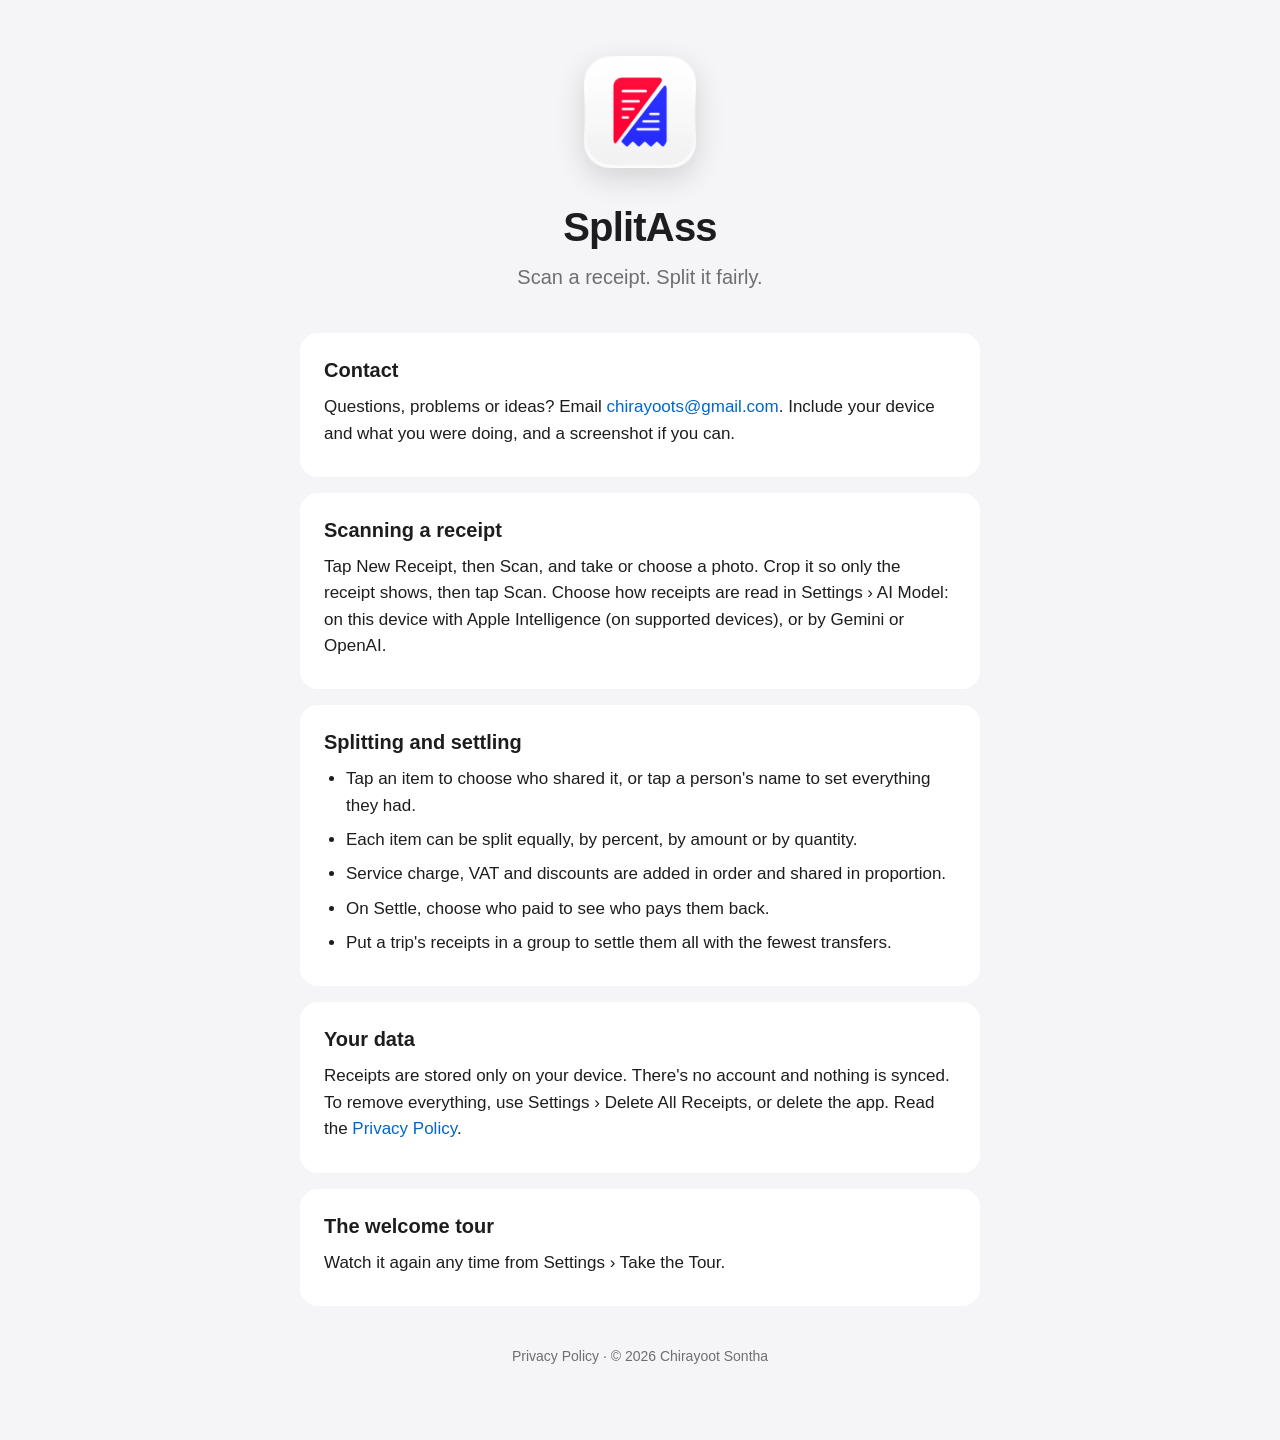
==== index.html @ 8d861f6a "Add files via upload" ====
<!doctype html>
<html lang="en">
<head>
<meta charset="utf-8">
<meta name="viewport" content="width=device-width, initial-scale=1">
<title>SplitAss Support</title>
<meta name="description" content="Help and contact for SplitAss, the bill-splitting app for iPhone, iPad and Mac.">
<style>
:root { --bg: #f5f5f7; --card: #ffffff; --text: #1d1d1f; --muted: #6e6e73; --rule: #e5e5ea; --link: #0066cc; }
@media (prefers-color-scheme: dark) {
  :root { --bg: #000000; --card: #1c1c1e; --text: #f5f5f7; --muted: #a1a1a6; --rule: #2c2c2e; --link: #2997ff; }
}
* { box-sizing: border-box; }
body { margin: 0; background: var(--bg); color: var(--text);
       font: 17px/1.55 -apple-system, BlinkMacSystemFont, "SF Pro Text", "Helvetica Neue", sans-serif; }
main { max-width: 720px; margin: 0 auto; padding: 56px 20px 72px; }
a { color: var(--link); text-decoration: none; word-break: break-word; }
a:hover { text-decoration: underline; }
.hero { text-align: center; margin-bottom: 40px; }
.hero img { width: 112px; height: 112px; border-radius: 25px; box-shadow: 0 10px 30px rgba(0,0,0,.14); }
.hero h1 { font-size: 40px; letter-spacing: -0.02em; margin: 20px 0 4px; }
.hero p { color: var(--muted); font-size: 20px; margin: 0; }
h1.page { font-size: 34px; line-height: 1.15; letter-spacing: -0.02em; margin: 0 0 6px; }
.date { color: var(--muted); margin: 0 0 32px; }
.card { background: var(--card); border-radius: 18px; padding: 22px 24px; margin: 0 0 16px; }
.card h2 { font-size: 20px; margin: 0 0 8px; }
.card p, .card li { margin: 0 0 8px; }
.card ul { padding-left: 22px; margin: 0; }
section h2 { font-size: 21px; margin: 32px 0 8px; padding-top: 22px; border-top: 1px solid var(--rule); }
section p, section li { margin: 0 0 10px; }
section ul { padding-left: 22px; margin: 0 0 10px; }
footer { color: var(--muted); font-size: 14px; text-align: center; margin-top: 40px; }
footer a { color: var(--muted); }
</style>
</head>
<body>
<main>
  <div class="hero">
    <img src="[data-uri]" alt="SplitAss app icon">
    <h1>SplitAss</h1>
    <p>Scan a receipt. Split it fairly.</p>
  </div>

  <div class="card">
    <h2>Contact</h2>
    <p>Questions, problems or ideas? Email <a href="mailto:chirayoots@gmail.com">chirayoots@gmail.com</a>. Include your device and what you were doing, and a screenshot if you can.</p>
  </div>

  <div class="card">
    <h2>Scanning a receipt</h2>
    <p>Tap New Receipt, then Scan, and take or choose a photo. Crop it so only the receipt shows, then tap Scan. Choose how receipts are read in Settings › AI Model: on this device with Apple Intelligence (on supported devices), or by Gemini or OpenAI.</p>
  </div>

  <div class="card">
    <h2>Splitting and settling</h2>
    <ul>
      <li>Tap an item to choose who shared it, or tap a person's name to set everything they had.</li>
      <li>Each item can be split equally, by percent, by amount or by quantity.</li>
      <li>Service charge, VAT and discounts are added in order and shared in proportion.</li>
      <li>On Settle, choose who paid to see who pays them back.</li>
      <li>Put a trip's receipts in a group to settle them all with the fewest transfers.</li>
    </ul>
  </div>

  <div class="card">
    <h2>Your data</h2>
    <p>Receipts are stored only on your device. There's no account and nothing is synced. To remove everything, use Settings › Delete All Receipts, or delete the app. Read the <a href="privacy.html">Privacy Policy</a>.</p>
  </div>

  <div class="card">
    <h2>The welcome tour</h2>
    <p>Watch it again any time from Settings › Take the Tour.</p>
  </div>

  <footer>
    <a href="privacy.html">Privacy Policy</a> · © 2026 Chirayoot Sontha
  </footer>
</main>
</body>
</html>
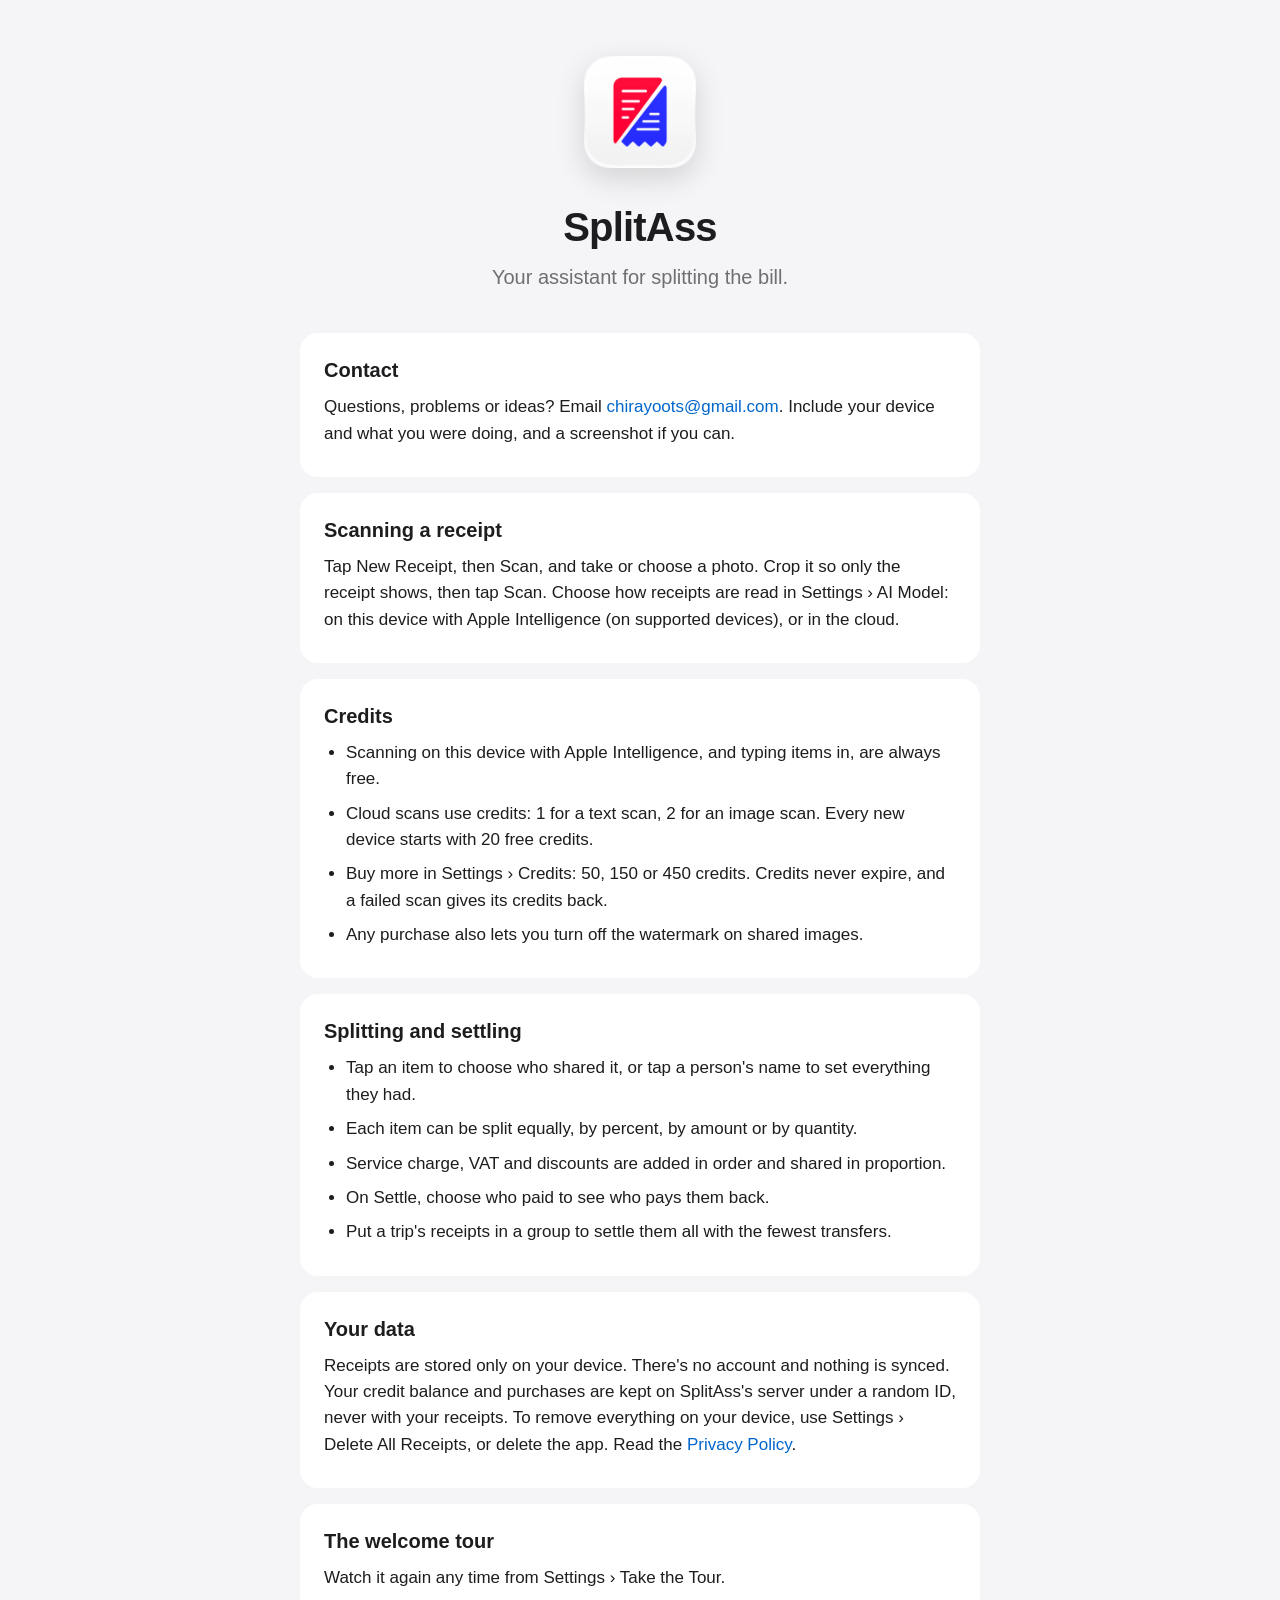
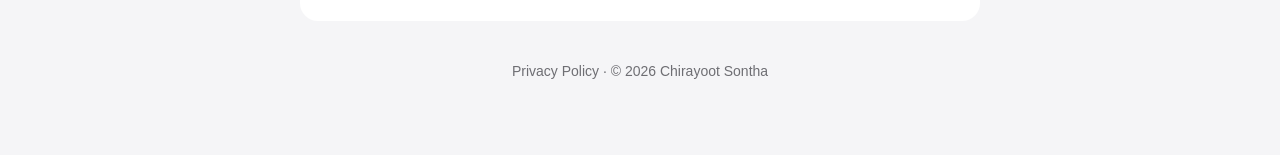
==== commit b311174d: "Update credits information and privacy policy" ====
--- a/index.html
+++ b/index.html
@@ -38,7 +38,7 @@
   <div class="hero">
     <img src="[data-uri]" alt="SplitAss app icon">
     <h1>SplitAss</h1>
-    <p>Scan a receipt. Split it fairly.</p>
+    <p>Your assistant for splitting the bill.</p>
   </div>
 
   <div class="card">
@@ -48,7 +48,17 @@
 
   <div class="card">
     <h2>Scanning a receipt</h2>
-    <p>Tap New Receipt, then Scan, and take or choose a photo. Crop it so only the receipt shows, then tap Scan. Choose how receipts are read in Settings › AI Model: on this device with Apple Intelligence (on supported devices), or by Gemini or OpenAI.</p>
+    <p>Tap New Receipt, then Scan, and take or choose a photo. Crop it so only the receipt shows, then tap Scan. Choose how receipts are read in Settings › AI Model: on this device with Apple Intelligence (on supported devices), or in the cloud.</p>
+  </div>
+
+  <div class="card">
+    <h2>Credits</h2>
+    <ul>
+      <li>Scanning on this device with Apple Intelligence, and typing items in, are always free.</li>
+      <li>Cloud scans use credits: 1 for a text scan, 2 for an image scan. Every new device starts with 20 free credits.</li>
+      <li>Buy more in Settings › Credits: 50, 150 or 450 credits. Credits never expire, and a failed scan gives its credits back.</li>
+      <li>Any purchase also lets you turn off the watermark on shared images.</li>
+    </ul>
   </div>
 
   <div class="card">
@@ -64,7 +74,7 @@
 
   <div class="card">
     <h2>Your data</h2>
-    <p>Receipts are stored only on your device. There's no account and nothing is synced. To remove everything, use Settings › Delete All Receipts, or delete the app. Read the <a href="privacy.html">Privacy Policy</a>.</p>
+    <p>Receipts are stored only on your device. There's no account and nothing is synced. Your credit balance and purchases are kept on SplitAss's server under a random ID, never with your receipts. To remove everything on your device, use Settings › Delete All Receipts, or delete the app. Read the <a href="privacy.html">Privacy Policy</a>.</p>
   </div>
 
   <div class="card">
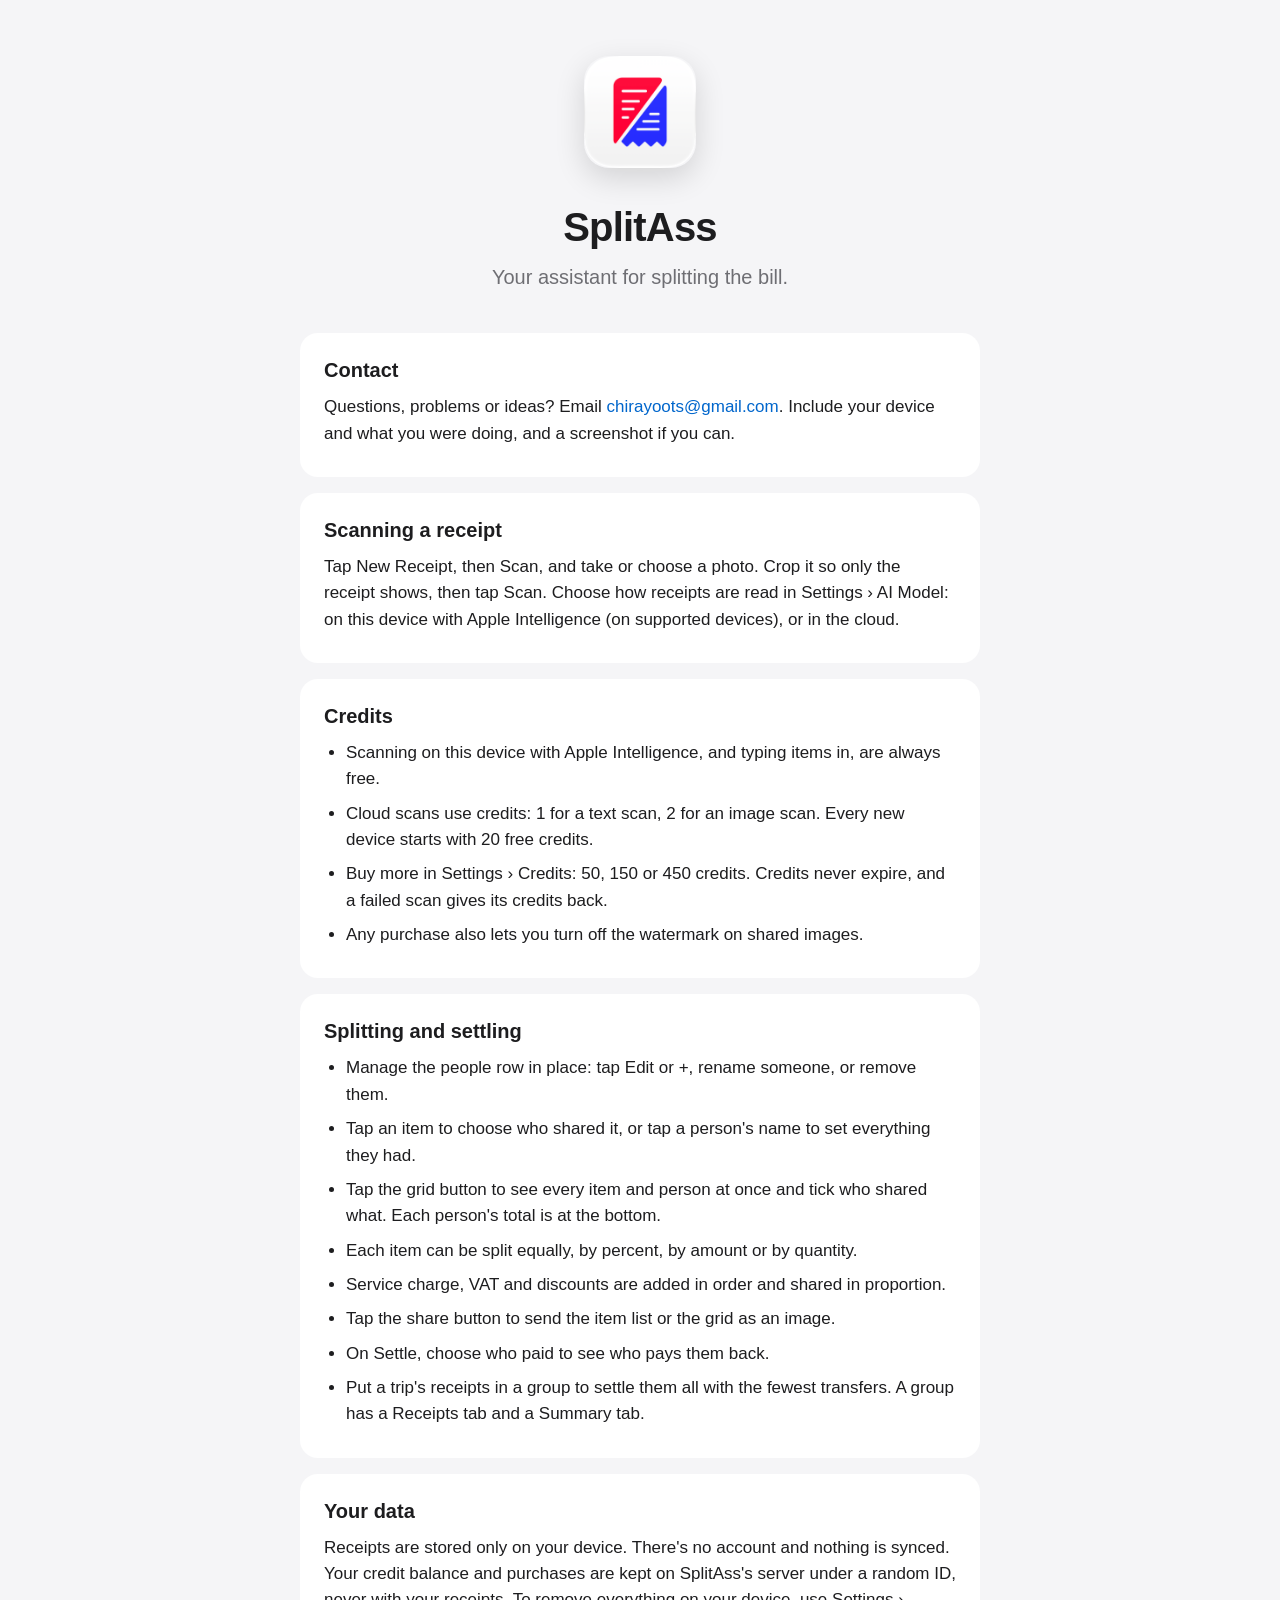
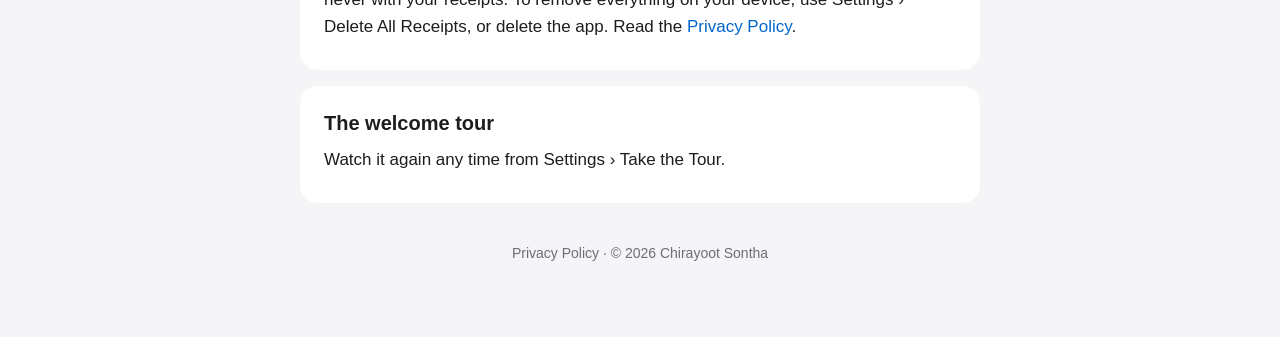
==== commit 5d5aadc5: "Update index.html" ====
--- a/index.html
+++ b/index.html
@@ -64,11 +64,14 @@
   <div class="card">
     <h2>Splitting and settling</h2>
     <ul>
+      <li>Manage the people row in place: tap Edit or +, rename someone, or remove them.</li>
       <li>Tap an item to choose who shared it, or tap a person's name to set everything they had.</li>
+      <li>Tap the grid button to see every item and person at once and tick who shared what. Each person's total is at the bottom.</li>
       <li>Each item can be split equally, by percent, by amount or by quantity.</li>
       <li>Service charge, VAT and discounts are added in order and shared in proportion.</li>
+      <li>Tap the share button to send the item list or the grid as an image.</li>
       <li>On Settle, choose who paid to see who pays them back.</li>
-      <li>Put a trip's receipts in a group to settle them all with the fewest transfers.</li>
+      <li>Put a trip's receipts in a group to settle them all with the fewest transfers. A group has a Receipts tab and a Summary tab.</li>
     </ul>
   </div>
 
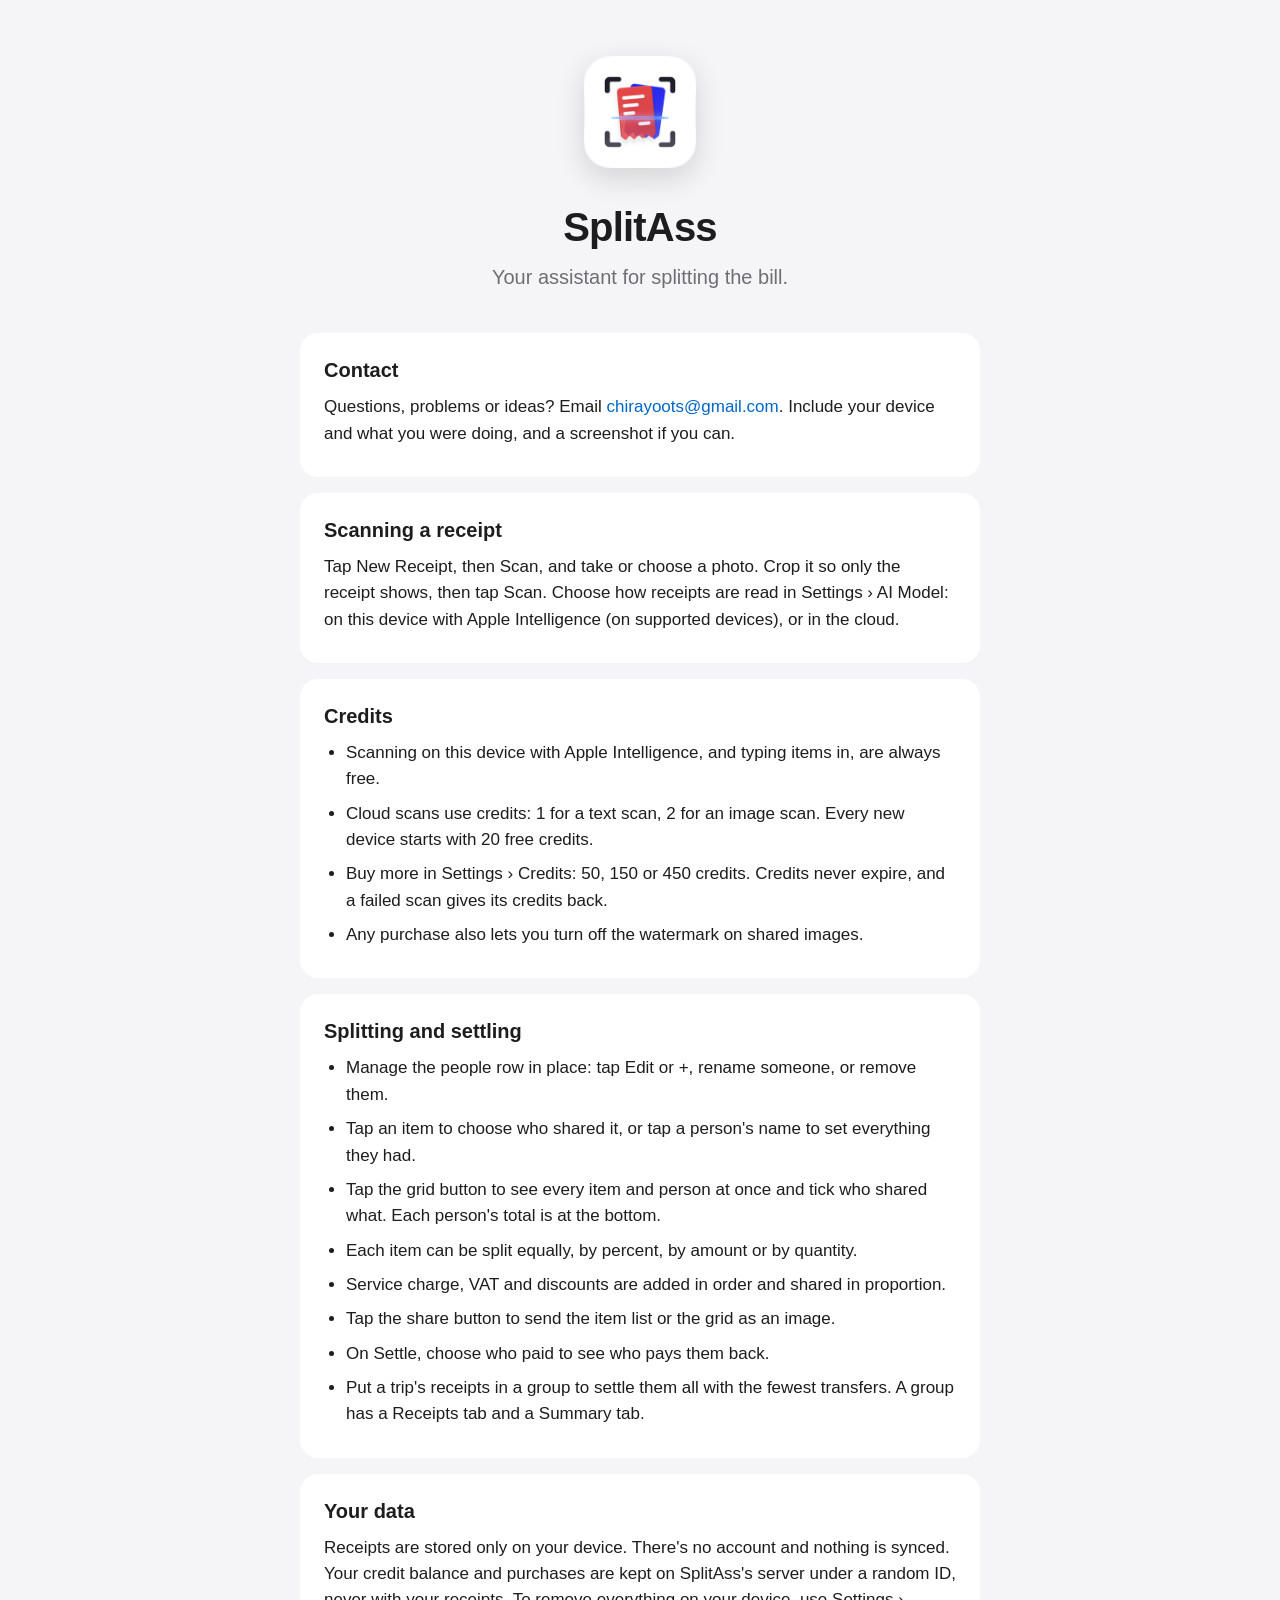
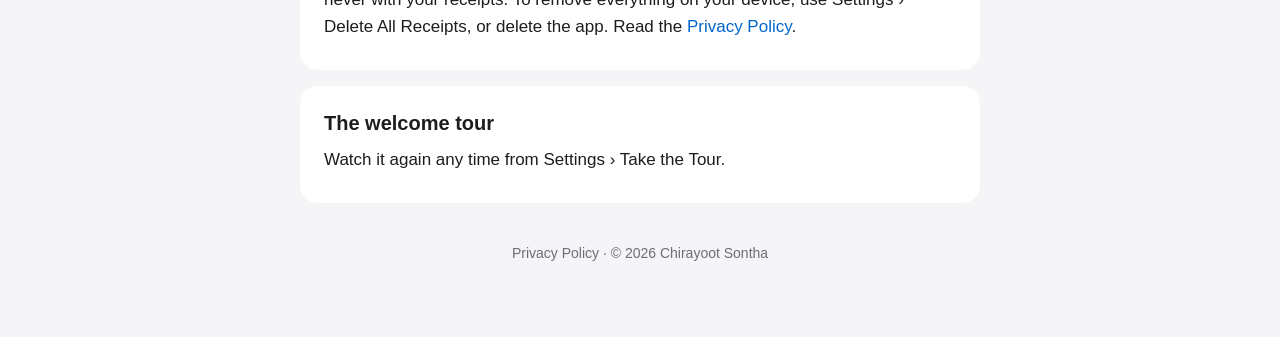
==== commit 76c9d480: "Add files via upload" ====
--- a/index.html
+++ b/index.html
@@ -36,7 +36,7 @@
 <body>
 <main>
   <div class="hero">
-    <img src="[data-uri]" alt="SplitAss app icon">
+    <img src="[data-uri]" alt="SplitAss app icon">
     <h1>SplitAss</h1>
     <p>Your assistant for splitting the bill.</p>
   </div>
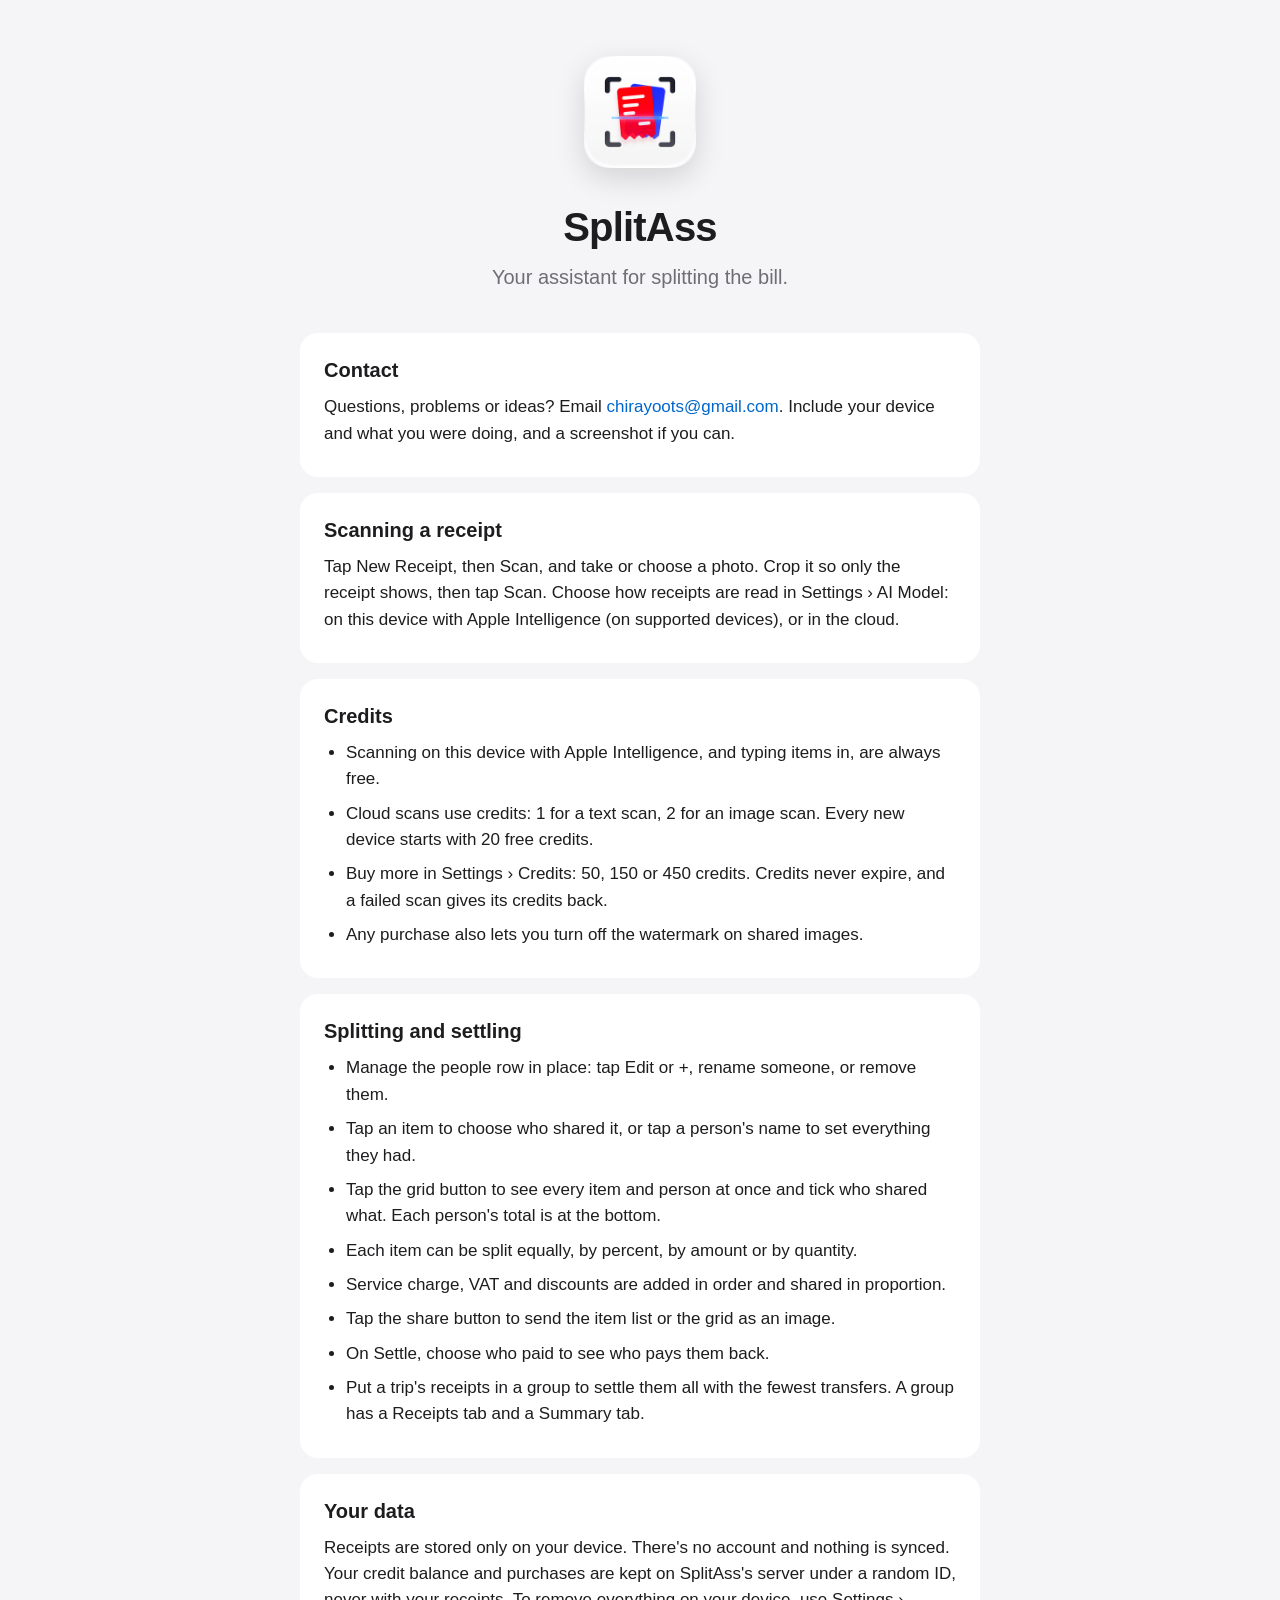
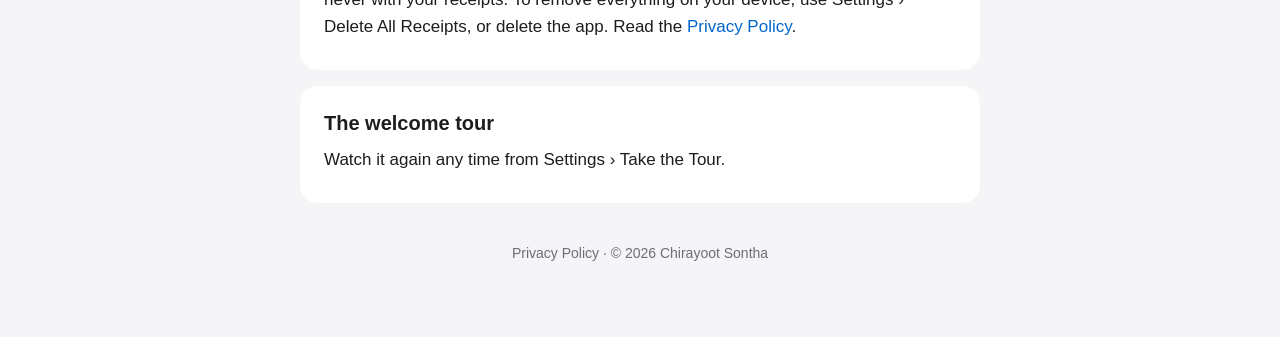
==== commit fee73977: "Add files via upload" ====
--- a/index.html
+++ b/index.html
@@ -36,7 +36,7 @@
 <body>
 <main>
   <div class="hero">
-    <img src="[data-uri]" alt="SplitAss app icon">
+    <img src="[data-uri]" alt="SplitAss app icon">
     <h1>SplitAss</h1>
     <p>Your assistant for splitting the bill.</p>
   </div>
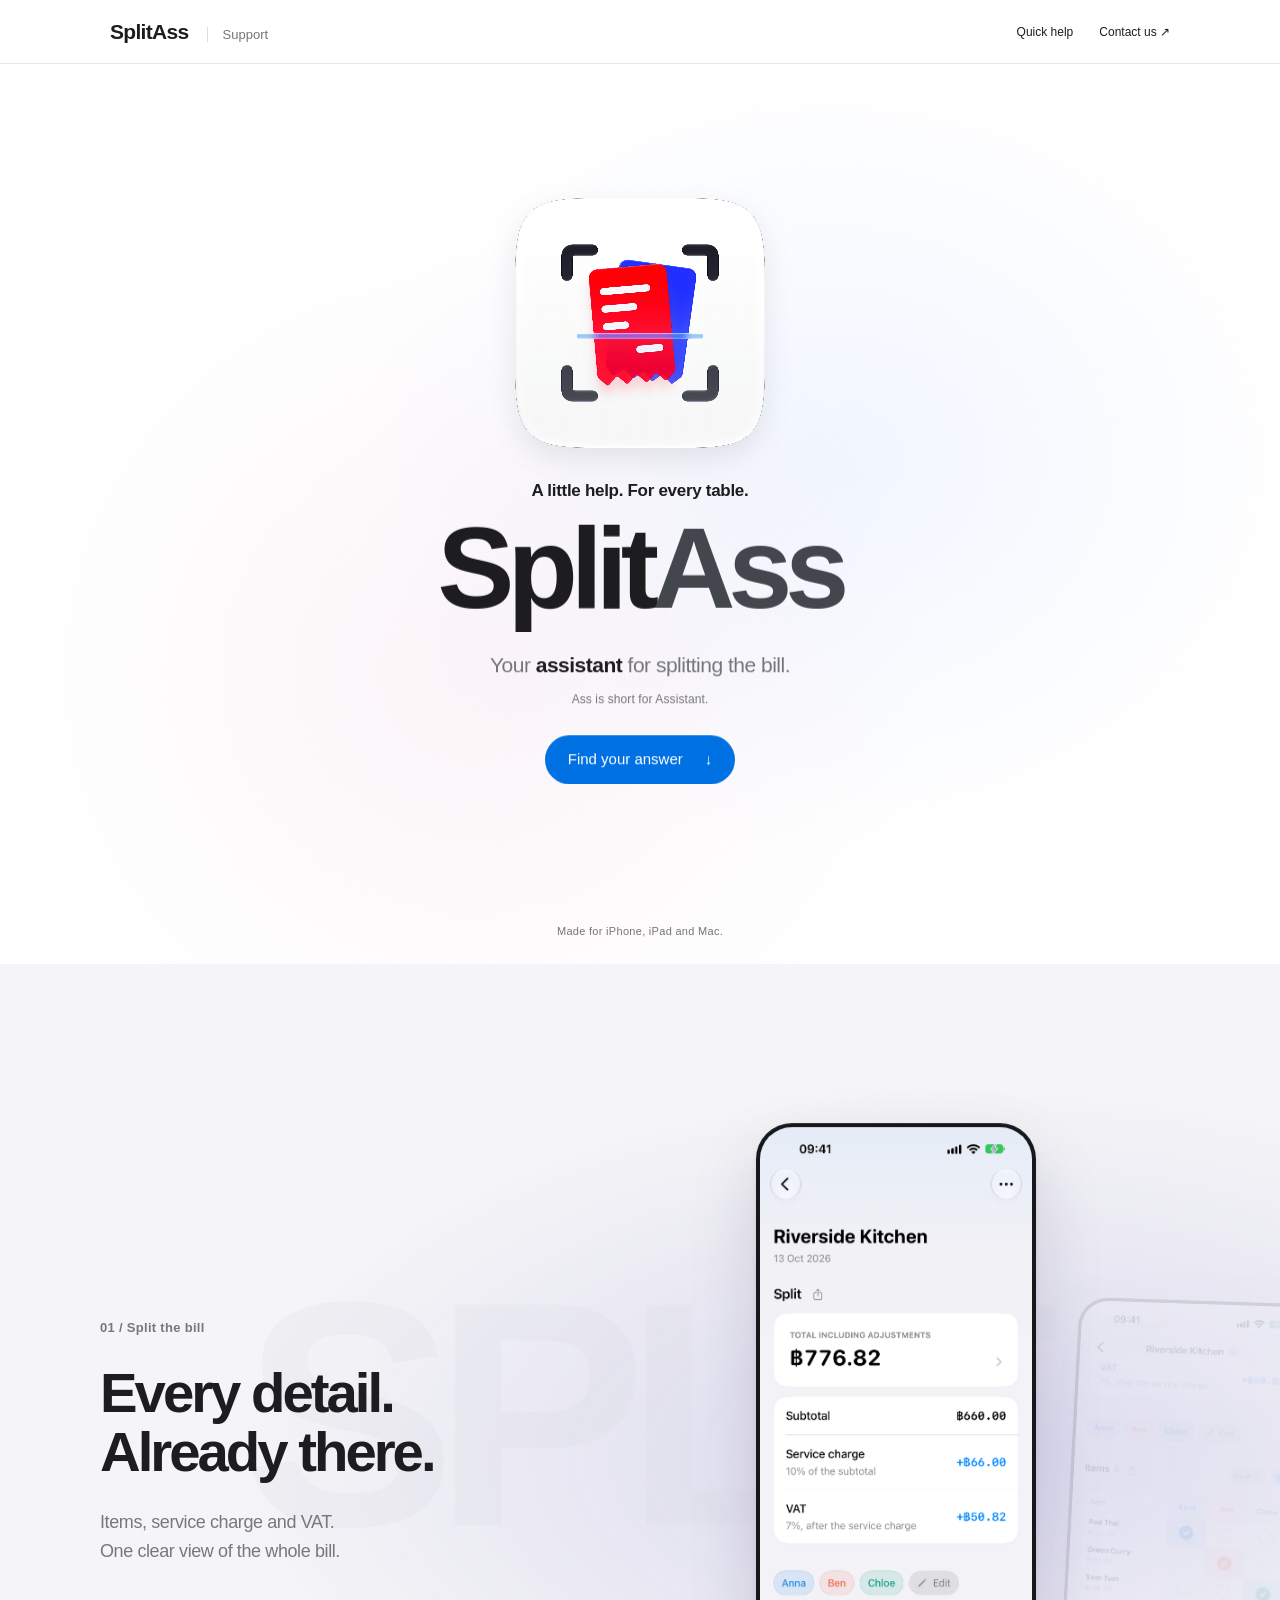
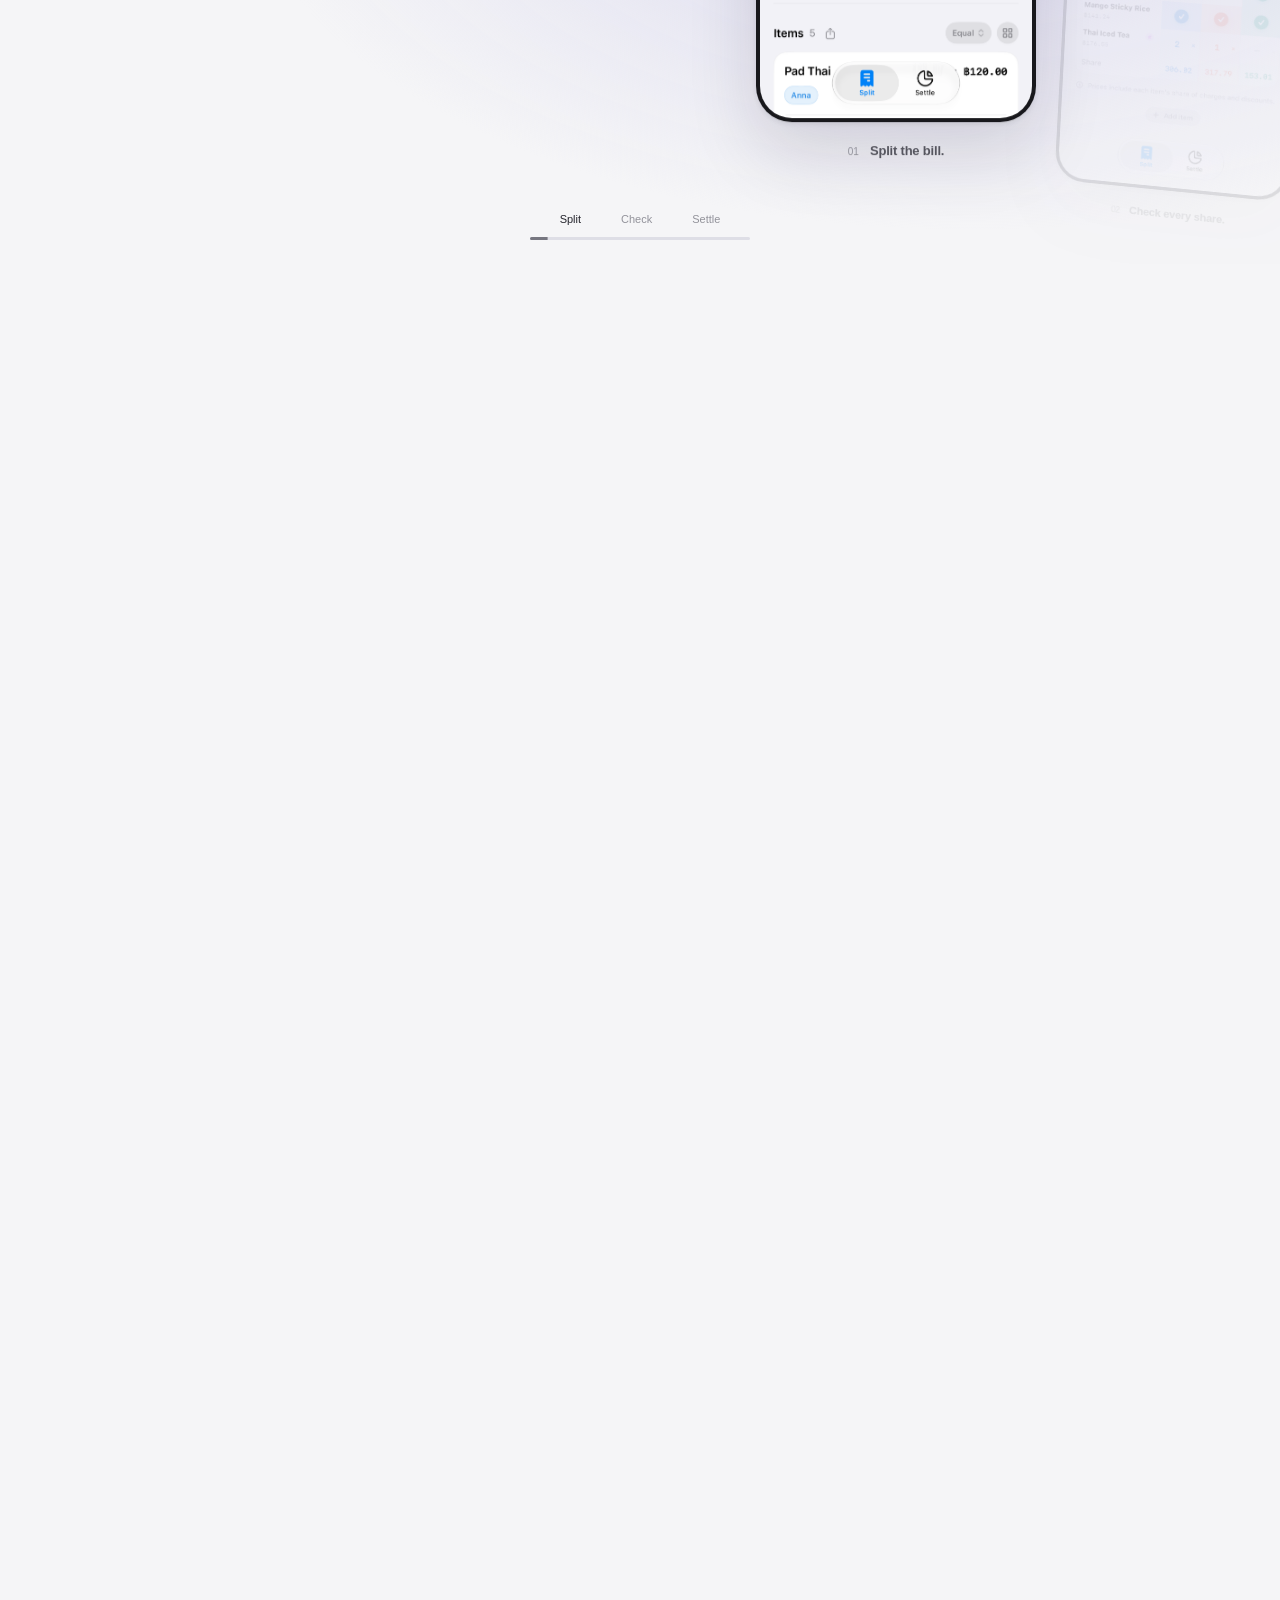
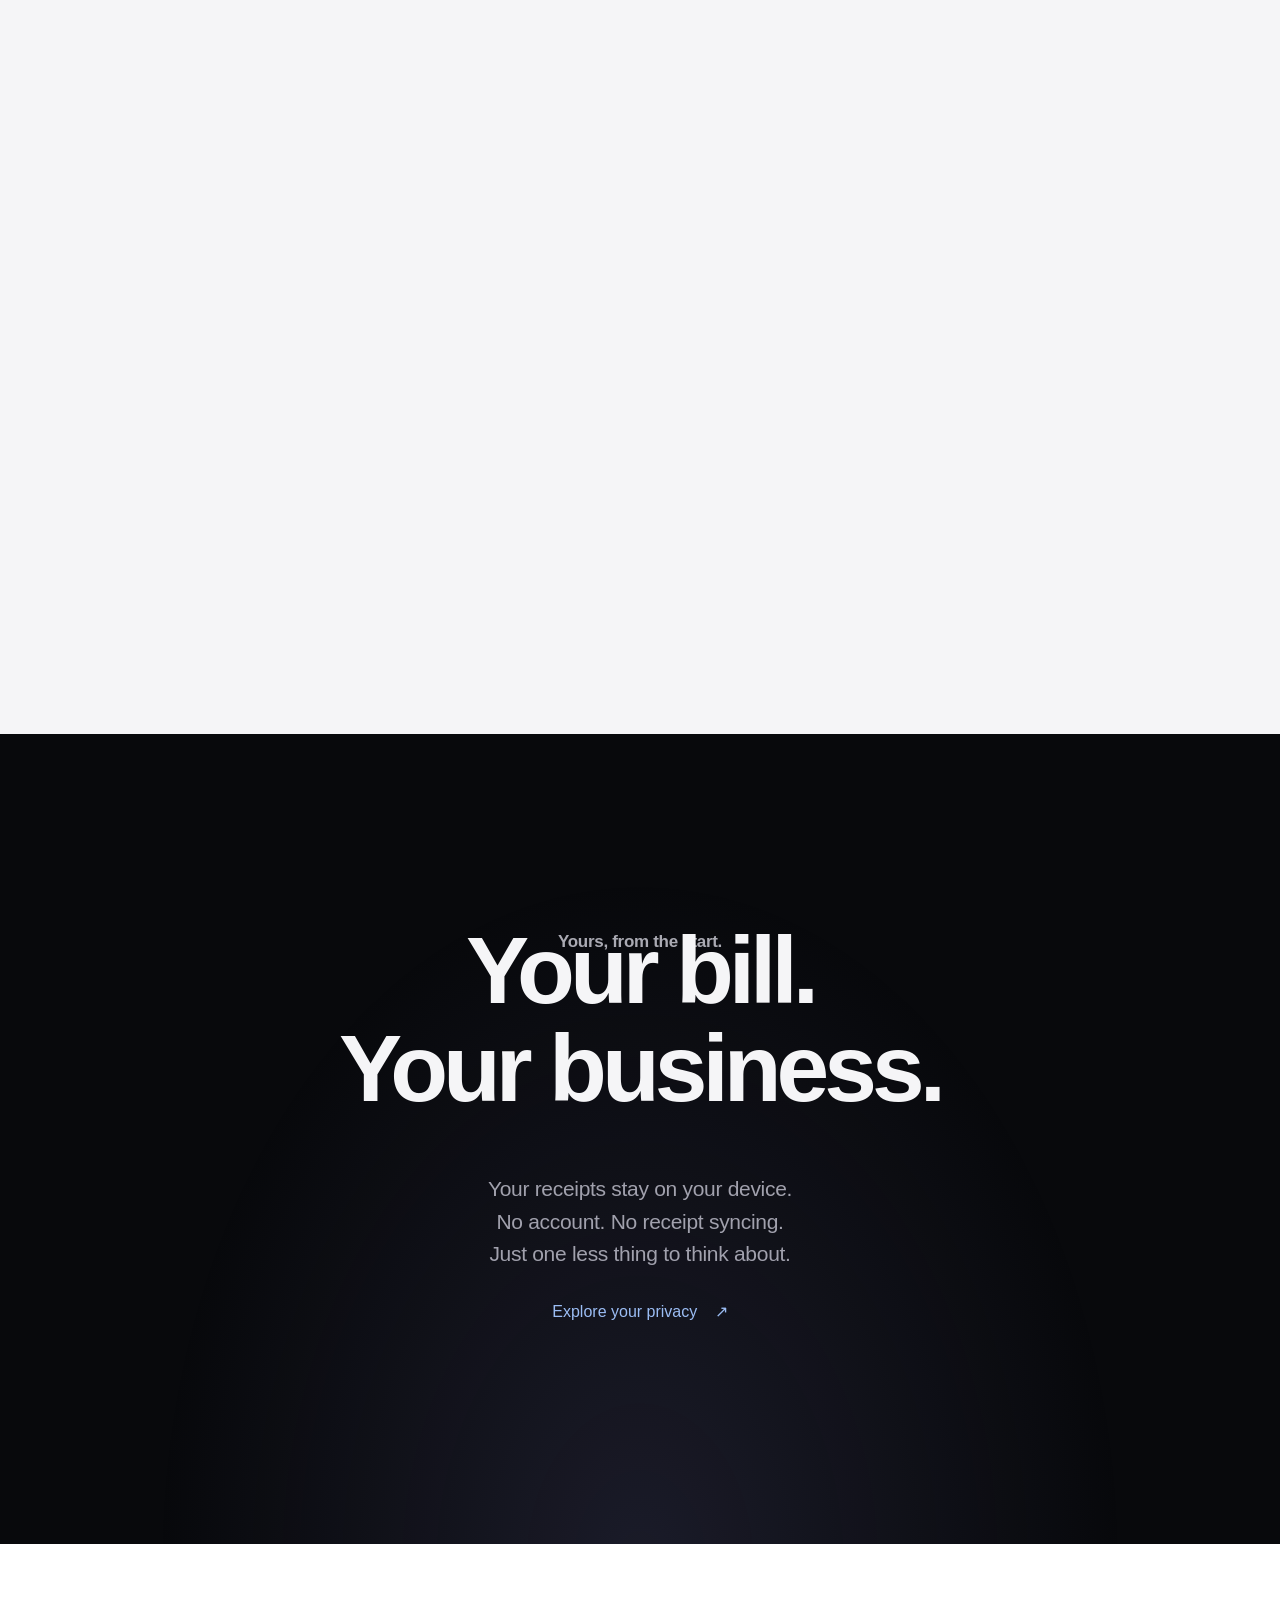
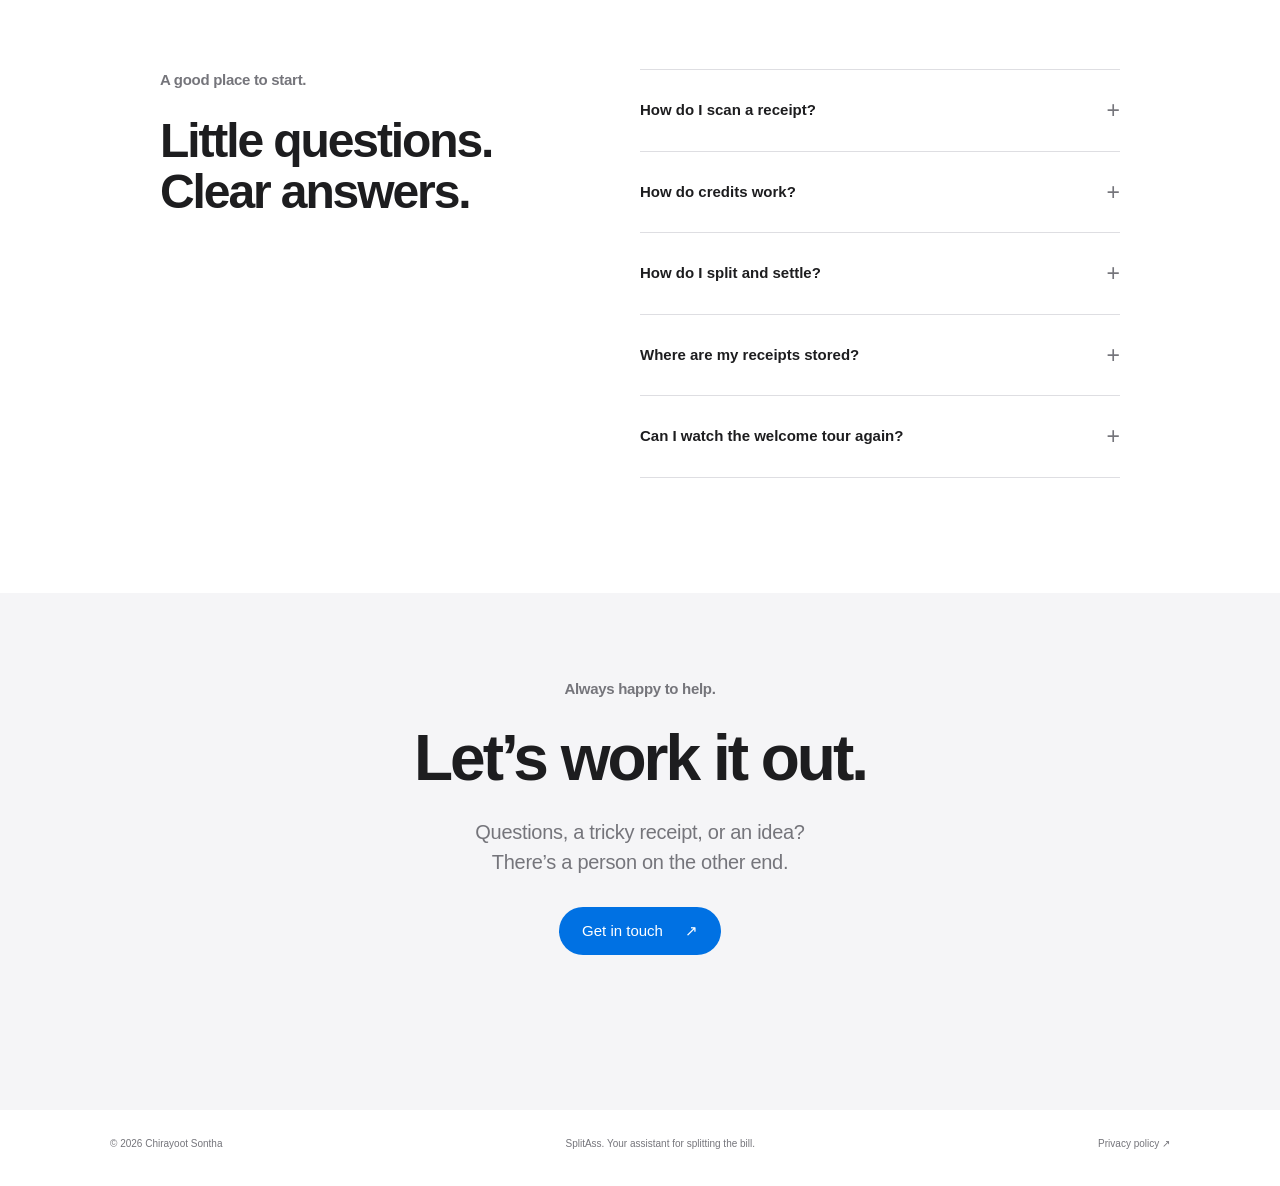
==== commit 7dd8fbfb: "Redesign SplitAss support and privacy with animated icon and real app screens" ====
--- a/index.html
+++ b/index.html
@@ -1,93 +1,51 @@
 <!doctype html>
 <html lang="en">
 <head>
-<meta charset="utf-8">
-<meta name="viewport" content="width=device-width, initial-scale=1">
+<meta charset="utf-8"><meta name="viewport" content="width=device-width,initial-scale=1">
 <title>SplitAss Support</title>
-<meta name="description" content="Help and contact for SplitAss, the bill-splitting app for iPhone, iPad and Mac.">
-<style>
-:root { --bg: #f5f5f7; --card: #ffffff; --text: #1d1d1f; --muted: #6e6e73; --rule: #e5e5ea; --link: #0066cc; }
-@media (prefers-color-scheme: dark) {
-  :root { --bg: #000000; --card: #1c1c1e; --text: #f5f5f7; --muted: #a1a1a6; --rule: #2c2c2e; --link: #2997ff; }
-}
-* { box-sizing: border-box; }
-body { margin: 0; background: var(--bg); color: var(--text);
-       font: 17px/1.55 -apple-system, BlinkMacSystemFont, "SF Pro Text", "Helvetica Neue", sans-serif; }
-main { max-width: 720px; margin: 0 auto; padding: 56px 20px 72px; }
-a { color: var(--link); text-decoration: none; word-break: break-word; }
-a:hover { text-decoration: underline; }
-.hero { text-align: center; margin-bottom: 40px; }
-.hero img { width: 112px; height: 112px; border-radius: 25px; box-shadow: 0 10px 30px rgba(0,0,0,.14); }
-.hero h1 { font-size: 40px; letter-spacing: -0.02em; margin: 20px 0 4px; }
-.hero p { color: var(--muted); font-size: 20px; margin: 0; }
-h1.page { font-size: 34px; line-height: 1.15; letter-spacing: -0.02em; margin: 0 0 6px; }
-.date { color: var(--muted); margin: 0 0 32px; }
-.card { background: var(--card); border-radius: 18px; padding: 22px 24px; margin: 0 0 16px; }
-.card h2 { font-size: 20px; margin: 0 0 8px; }
-.card p, .card li { margin: 0 0 8px; }
-.card ul { padding-left: 22px; margin: 0; }
-section h2 { font-size: 21px; margin: 32px 0 8px; padding-top: 22px; border-top: 1px solid var(--rule); }
-section p, section li { margin: 0 0 10px; }
-section ul { padding-left: 22px; margin: 0 0 10px; }
-footer { color: var(--muted); font-size: 14px; text-align: center; margin-top: 40px; }
-footer a { color: var(--muted); }
-</style>
-</head>
-<body>
+<meta name="description" content="Your assistant for splitting the bill. Help with scanning receipts, splitting items, credits and settling up in SplitAss."><link rel="icon" href="data:,">
+<link rel="stylesheet" href="style.css">
+</head><body>
+<header><nav><a class="wordmark" href="#">SplitAss <span>Support</span></a><div class="nav-right"><a href="#help">Quick help</a><a class="nav-contact" href="mailto:chirayoots@gmail.com">Contact us ↗</a></div></nav></header>
 <main>
-  <div class="hero">
-    <img src="[data-uri]" alt="SplitAss app icon">
-    <h1>SplitAss</h1>
-    <p>Your assistant for splitting the bill.</p>
-  </div>
-
-  <div class="card">
-    <h2>Contact</h2>
-    <p>Questions, problems or ideas? Email <a href="mailto:chirayoots@gmail.com">chirayoots@gmail.com</a>. Include your device and what you were doing, and a screenshot if you can.</p>
-  </div>
-
-  <div class="card">
-    <h2>Scanning a receipt</h2>
-    <p>Tap New Receipt, then Scan, and take or choose a photo. Crop it so only the receipt shows, then tap Scan. Choose how receipts are read in Settings › AI Model: on this device with Apple Intelligence (on supported devices), or in the cloud.</p>
-  </div>
-
-  <div class="card">
-    <h2>Credits</h2>
-    <ul>
-      <li>Scanning on this device with Apple Intelligence, and typing items in, are always free.</li>
-      <li>Cloud scans use credits: 1 for a text scan, 2 for an image scan. Every new device starts with 20 free credits.</li>
-      <li>Buy more in Settings › Credits: 50, 150 or 450 credits. Credits never expire, and a failed scan gives its credits back.</li>
-      <li>Any purchase also lets you turn off the watermark on shared images.</li>
-    </ul>
-  </div>
-
-  <div class="card">
-    <h2>Splitting and settling</h2>
-    <ul>
-      <li>Manage the people row in place: tap Edit or +, rename someone, or remove them.</li>
-      <li>Tap an item to choose who shared it, or tap a person's name to set everything they had.</li>
-      <li>Tap the grid button to see every item and person at once and tick who shared what. Each person's total is at the bottom.</li>
-      <li>Each item can be split equally, by percent, by amount or by quantity.</li>
-      <li>Service charge, VAT and discounts are added in order and shared in proportion.</li>
-      <li>Tap the share button to send the item list or the grid as an image.</li>
-      <li>On Settle, choose who paid to see who pays them back.</li>
-      <li>Put a trip's receipts in a group to settle them all with the fewest transfers. A group has a Receipts tab and a Summary tab.</li>
-    </ul>
-  </div>
-
-  <div class="card">
-    <h2>Your data</h2>
-    <p>Receipts are stored only on your device. There's no account and nothing is synced. Your credit balance and purchases are kept on SplitAss's server under a random ID, never with your receipts. To remove everything on your device, use Settings › Delete All Receipts, or delete the app. Read the <a href="privacy.html">Privacy Policy</a>.</p>
-  </div>
-
-  <div class="card">
-    <h2>The welcome tour</h2>
-    <p>Watch it again any time from Settings › Take the Tour.</p>
-  </div>
-
-  <footer>
-    <a href="privacy.html">Privacy Policy</a> · © 2026 Chirayoot Sontha
-  </footer>
-</main>
-</body>
-</html>
+<section class="hero">
+<div class="hero-atmosphere" data-depth="-100" aria-hidden="true"><div data-drift></div></div>
+<div class="hero-content">
+<div class="icon-stage"><img class="fallback" src="assets/icon-light.png" alt="SplitAss app icon"><canvas aria-hidden="true"></canvas></div>
+<p class="eyebrow">A little help. For every table.</p>
+<div data-depth="85"><h1 data-drift>Split<span class="assistant-name">Ass</span></h1></div>
+<div data-depth="35"><div data-drift><p class="hero-description">Your <span class="assistant-word">assistant</span> for splitting the bill.</p><p class="name-note">Ass is short for Assistant.</p><a class="button" href="#help">Find your answer <span>↓</span></a></div></div>
+</div><span class="hero-footnote">Made for iPhone, iPad and Mac.</span>
+</section>
+<section class="journey" aria-labelledby="journey-title">
+<div class="journey-sticky">
+<div class="journey-atmosphere" aria-hidden="true"></div><div class="story-word" aria-hidden="true">SPLIT</div>
+<div class="journey-layout">
+<h2 class="sr-only" id="journey-title">Split, check and settle with SplitAss.</h2>
+<div class="journey-copy">
+<div class="chapter"><p class="eyebrow">01 / Split the bill</p><h3>Every detail.<br>Already there.</h3><p class="body-copy">Items, service charge and VAT.<br>One clear view of the whole bill.</p></div>
+<div class="chapter"><p class="eyebrow">02 / Check every share</p><h3>Every person.<br>A fair share.</h3><p class="body-copy">See the whole table in the grid.<br>Tick who shared what. Check each total.</p></div>
+<div class="chapter"><p class="eyebrow">03 / Settle up</p><h3>Every payment.<br>Made clear.</h3><p class="body-copy">Choose who paid.<br>See who pays them back, and how much.</p></div>
+</div>
+<div class="screens-scene" aria-label="Actual SplitAss app screens">
+<figure class="app-shot split-shot"><div class="screen-frame"><img src="assets/02-split.png" alt="SplitAss Split screen with total, service charge, VAT and people" width="1206" height="2622"></div><figcaption><span>01</span> Split the bill.</figcaption></figure>
+<figure class="app-shot grid-shot"><div class="screen-frame"><img src="assets/06-grid.png" alt="SplitAss assignment grid showing Anna, Ben and Chloe’s item shares" width="1206" height="2622"></div><figcaption><span>02</span> Check every share.</figcaption></figure>
+<figure class="app-shot settle-shot"><div class="screen-frame"><img src="assets/07-settle.png" alt="SplitAss Settle screen showing the balance ring, who paid and payments" width="1206" height="2622"></div><figcaption><span>03</span> See who pays who.</figcaption></figure>
+</div></div><div class="journey-progress" aria-hidden="true"><span></span></div><div class="chapter-index" aria-hidden="true"><span>Split</span><span>Check</span><span>Settle</span></div>
+</div>
+</section>
+<section class="reassurance">
+<div class="reassurance-orbit" data-depth="-85" aria-hidden="true"><div data-drift></div></div>
+<div class="reassurance-content"><p class="eyebrow">Yours, from the start.</p><div data-depth="55"><h2 data-drift>Your bill.<br>Your business.</h2></div><div data-depth="25"><div data-drift><p>Your receipts stay on your device.<br>No account. No receipt syncing.<br>Just one less thing to think about.</p><a class="inline-link" href="privacy.html">Explore your privacy <span>↗</span></a></div></div></div>
+</section>
+<section class="help" id="help"><div class="help-heading"><p class="eyebrow">A good place to start.</p><h2>Little questions.<br>Clear answers.</h2></div><div class="faq">
+<details><summary>How do I scan a receipt?</summary><p>Tap New Receipt, then Scan. Take or choose a photo, crop it to the receipt, and tap Scan. In Settings › AI Model, choose Cloud or on-device reading with Apple Intelligence on supported devices.</p></details>
+<details><summary>How do credits work?</summary><p>Cloud text scans use 1 credit; image scans use 2. Each new device starts with 20 free credits. Add 50, 150 or 450 in Settings › Credits. On-device scanning and entering items yourself are free.</p></details>
+<details><summary>How do I split and settle?</summary><p>Add people, then tap an item to assign who shared it. Use the grid to see everyone at once. On Settle, choose who paid to see who pays them back. Group a trip’s receipts to settle them together.</p></details>
+<details><summary>Where are my receipts stored?</summary><p>Your receipts stay on your device. There’s no account and no receipt syncing. Credit balances and purchases are kept on the server under a random ID.</p></details>
+<details><summary>Can I watch the welcome tour again?</summary><p>Yes. Open Settings › Take the Tour whenever you want a refresher.</p></details>
+</div></section>
+<section class="contact-section"><div data-depth="25"><div data-drift><p class="eyebrow">Always happy to help.</p><h2>Let’s work it out.</h2><p>Questions, a tricky receipt, or an idea?<br>There’s a person on the other end.</p><a class="button" href="mailto:chirayoots@gmail.com">Get in touch <span>↗</span></a></div></div></section>
+</main><footer><span>© 2026 Chirayoot Sontha</span><span>SplitAss. Your assistant for splitting the bill.</span><a href="privacy.html">Privacy policy ↗</a></footer>
+<script src="page-motion.js"></script><script src="icon.js"></script>
+</body></html>
--- a/style.css
+++ b/style.css
@@ -0,0 +1,16 @@
+:root{color-scheme:light;--bg:#fff;--ink:#1d1d1f;--sub:#75757b;--rule:#dedee2;--soft:#f5f5f7;--nav:#ffffffc9;--link:#06c}
+@media(prefers-color-scheme:dark){:root{color-scheme:dark;--bg:#09090b;--ink:#f5f5f7;--sub:#a1a1aa;--rule:#303034;--soft:#161619;--nav:#111114cf;--link:#7cb8ff}}
+*{box-sizing:border-box}html{scroll-behavior:smooth;scroll-padding-top:85px}body{margin:0;background:var(--bg);color:var(--ink);font:17px/1.5 -apple-system,BlinkMacSystemFont,"Helvetica Neue",sans-serif;-webkit-font-smoothing:antialiased}a{color:inherit;text-decoration:none}button{font:inherit;color:inherit;cursor:pointer}a:focus-visible,button:focus-visible,summary:focus-visible{outline:3px solid var(--link);outline-offset:6px}header{position:sticky;top:0;height:64px;z-index:20;background:var(--nav);backdrop-filter:blur(22px);border-bottom:1px solid color-mix(in srgb,var(--rule) 65%,transparent)}nav{max-width:1120px;margin:auto;height:100%;display:flex;align-items:center;justify-content:space-between;padding:0 30px}.wordmark{font-size:21px;font-weight:650;letter-spacing:-.7px}.wordmark span{font-size:13px;font-weight:400;letter-spacing:0;color:var(--sub);border-left:1px solid var(--rule);padding-left:15px;margin-left:13px}.nav-right{display:flex;align-items:center;gap:26px;font-size:12px}.preview{font-size:9px;text-transform:uppercase;letter-spacing:1.4px;color:var(--sub)}.eyebrow{font-size:17px;font-weight:600;letter-spacing:-.3px;margin:0 0 23px}.hero{min-height:790px;height:calc(100svh - 64px);max-height:1100px;position:relative;isolation:isolate;overflow:clip;text-align:center;display:flex;align-items:center;justify-content:center}.hero-content{padding:30px 24px 74px;width:100%}.icon-stage{width:108px;height:108px;position:relative;margin:0 auto 33px}canvas,.fallback{width:100%;height:100%;display:block;filter:drop-shadow(0 10px 14px #00000015)}.fallback{position:absolute;inset:0}.hero h1{font-size:clamp(70px,8.2vw,116px);font-weight:650;line-height:.98;letter-spacing:-6px;margin:0 0 32px}.hero-description{font-size:23px;line-height:1.4;letter-spacing:-.5px;color:var(--sub);margin:0 0 30px}.button{display:inline-flex;align-items:center;justify-content:center;gap:22px;border-radius:30px;background:#0071e3;color:white;padding:13px 23px;font-size:15px}.button:hover{background:#0077ed}.hero-footnote{position:absolute;bottom:25px;font-size:11px;letter-spacing:.3px;color:var(--sub)}.hero-atmosphere{position:absolute;inset:-20% 0;z-index:-1;pointer-events:none}.hero-atmosphere>div{height:100%;background:radial-gradient(ellipse at 37% 62%,#edccdf35,transparent 39%),radial-gradient(ellipse at 65% 45%,#c3d8ff3b,transparent 40%)}[data-drift]{will-change:transform}.journey{height:200svh;min-height:1400px;--progress:0;background:#f5f5f7;color:#1d1d1f;position:relative}.journey-sticky{height:100svh;min-height:670px;position:sticky;top:0;overflow:clip;display:flex;align-items:center;isolation:isolate}.journey-layout{width:min(1100px,calc(100% - 100px));margin:auto;display:grid;grid-template-columns:.85fr 1.15fr;align-items:center;gap:60px}.journey-copy{position:relative;z-index:2;transform:translateY(calc(var(--progress)*-38px))}.journey h2,.reassurance h2{font-size:clamp(55px,6.4vw,86px);line-height:1.03;letter-spacing:-4.3px;font-weight:650;margin:0 0 26px}.journey h2 span{color:#92929a}.body-copy{font-size:21px;letter-spacing:-.4px;color:#777780;margin:0 0 30px}.inline-link{font-size:16px;color:var(--link)}.inline-link span{margin-left:13px}.journey-atmosphere{position:absolute;inset:0;z-index:-1;background:radial-gradient(ellipse at 76% 55%,#d9d8ee 0,transparent 53%);transform:translateY(calc(var(--progress)*80px))}.journey-progress{position:absolute;bottom:35px;left:50%;transform:translateX(-50%);width:100px;height:3px;background:#dedee6;border-radius:2px;overflow:hidden}.journey-progress span{display:block;height:100%;width:100%;background:#767680;transform-origin:left;transform:scaleX(calc(.08 + var(--progress)*.92))}.reassurance{position:relative;min-height:780px;min-height:90svh;background:#08090c;color:#f5f5f7;overflow:clip;isolation:isolate;display:grid;place-items:center;text-align:center;padding:140px 24px}.reassurance h2{font-size:clamp(62px,7.4vw,103px);letter-spacing:-5px}.reassurance .eyebrow{color:#aaaab3}.reassurance p:not(.eyebrow){font-size:21px;line-height:1.55;color:#a1a1ad;letter-spacing:-.3px;margin:0 0 28px}.reassurance .inline-link{color:#9bbdf4}.reassurance-orbit{position:absolute;inset:-20% 0;z-index:-1;pointer-events:none}.reassurance-orbit>div{height:100%;background:radial-gradient(ellipse at 50% 80%,#33334e70,transparent 53%)}.help{max-width:1020px;margin:auto;padding:125px 30px 115px;display:grid;grid-template-columns:1fr 1.2fr;gap:80px}.help-heading h2,.contact-section h2{font-size:48px;letter-spacing:-2.1px;line-height:1.08;font-weight:650;margin:0}.help .eyebrow{color:var(--sub);font-size:15px}.faq details{border-bottom:1px solid var(--rule)}.faq details:first-child{border-top:1px solid var(--rule)}summary{list-style:none;display:flex;align-items:center;justify-content:space-between;gap:20px;cursor:pointer;padding:23px 0;font-size:15px;font-weight:550}summary::-webkit-details-marker{display:none}summary::after{content:'+';font-size:23px;color:var(--sub);font-weight:300}details[open] summary::after{content:'−'}details p{font-size:14px;line-height:1.8;color:var(--sub);margin:0 20px 25px 0}.contact-section{background:var(--soft);text-align:center;padding:110px 25px 130px;overflow:clip}.contact-section .eyebrow{color:var(--sub);font-size:15px}.contact-section h2{font-size:64px;letter-spacing:-3px}.contact-section p:not(.eyebrow){color:var(--sub);font-size:20px;letter-spacing:-.3px;margin:24px 0 30px}footer{max-width:1120px;margin:auto;padding:26px 30px 35px;display:flex;justify-content:space-between;gap:22px;color:var(--sub);font-size:10px}footer a:hover{text-decoration:underline}
+@media(max-width:740px){header{height:58px}nav{padding:0 21px}.wordmark{font-size:19px}.wordmark span{font-size:11px;margin-left:8px;padding-left:9px}.nav-right{gap:14px}.nav-contact,.preview{display:none}.hero{min-height:740px;max-height:940px}.hero-content{padding:20px 20px 80px}.icon-stage{width:84px;height:84px;margin-bottom:30px}.eyebrow{font-size:14px;margin-bottom:22px}.hero h1{font-size:clamp(60px,12.4vw,82px);letter-spacing:-3.5px;line-height:1.02;margin-bottom:27px}.hero-description{font-size:20px}.button{font-size:14px;padding:12px 22px}.hero-footnote{font-size:10px}.journey{height:190svh;min-height:1400px}.journey-sticky{min-height:740px}.journey-layout{width:calc(100% - 44px);grid-template-columns:1fr;gap:15px;text-align:center;padding-top:75px}.journey h2{font-size:49px;letter-spacing:-2.6px;line-height:1.01;margin-bottom:15px}.journey h2 br{display:none}.journey .eyebrow{margin-bottom:15px}.body-copy{font-size:16px;margin-bottom:13px}.body-copy br{display:none}.inline-link{font-size:14px}.journey-progress{bottom:22px}.reassurance{min-height:760px;padding:125px 23px}.reassurance h2{font-size:64px;letter-spacing:-3.2px}.reassurance p:not(.eyebrow){font-size:18px}.help{padding:82px 24px;grid-template-columns:1fr;gap:33px}.help-heading h2{font-size:42px;letter-spacing:-1.8px}.contact-section{padding:85px 24px 95px}.contact-section h2{font-size:47px;letter-spacing:-2.2px}.contact-section p:not(.eyebrow){font-size:17px}footer{padding:25px 24px;flex-wrap:wrap;font-size:9px}footer>span:nth-child(2){display:none}}
+@media(prefers-reduced-motion:reduce){html{scroll-behavior:auto}[data-drift],.journey-copy,.journey-atmosphere{transform:none!important;will-change:auto}.journey{height:auto;min-height:0}.journey-sticky{position:relative;height:auto;padding:95px 0 70px}.journey-layout{grid-template-columns:1fr;text-align:center}.journey-progress{display:none}}
+
+/* The icon is the hero; all app imagery below is unaltered captured UI. */
+.hero{min-height:940px}.hero-content{padding:30px 24px 65px}.icon-stage{width:250px;height:250px;margin-bottom:30px}.hero h1{font-size:clamp(70px,7vw,94px);letter-spacing:-4.9px;margin-bottom:24px}.hero .eyebrow{margin-bottom:20px}.hero-description{font-size:21px;margin-bottom:25px}
+.assistant-name{color:#44464d}@media(prefers-color-scheme:dark){.assistant-name{color:#d1d4dc}}.assistant-word{color:var(--ink);font-weight:550}.name-note{font-size:12px;color:var(--sub);margin:-12px 0 27px;letter-spacing:.1px}.hero-description{margin-bottom:23px}.hero h1{font-size:clamp(88px,9vw,130px);letter-spacing:-7px}.hero{min-height:900px}.sr-only{position:absolute;width:1px;height:1px;padding:0;margin:-1px;overflow:hidden;clip-path:inset(50%);white-space:nowrap}
+.journey{height:330svh;min-height:2700px}.journey-sticky{min-height:800px}.journey-layout{display:grid;grid-template-columns:1fr 1.2fr;align-items:center;gap:40px;width:min(1080px,calc(100% - 100px));padding-top:55px;position:relative;z-index:2}.journey-copy{height:340px;position:relative;transform:none;text-align:left}.chapter{position:absolute;inset:0;opacity:0;will-change:transform,opacity;display:flex;flex-direction:column;justify-content:center}.chapter:first-child{opacity:1}.chapter .eyebrow{font-size:13px;color:#777780;letter-spacing:.3px;margin-bottom:25px}.chapter h3{font-size:clamp(42px,4.4vw,65px);letter-spacing:-3px;line-height:1.05;font-weight:650;margin:0 0 27px}.chapter .body-copy{font-size:18px;line-height:1.6;letter-spacing:-.4px;color:#777780;margin:0}.screens-scene{height:690px;position:relative;perspective:1500px}.app-shot{position:absolute;top:50%;left:50%;width:280px;margin:0;will-change:transform,opacity;transform:translate(-50%,-50%)}.screen-frame{background:#18181c;padding:4px;border-radius:36px;box-shadow:0 30px 70px #15112b22,0 2px 6px #00000015}.screen-frame img{display:block;width:100%;height:auto;border-radius:32px}.app-shot figcaption{margin:19px 0 0;text-align:center;font-size:13px;font-weight:550;letter-spacing:-.2px;color:#55555e}.app-shot figcaption span{font-size:10px;font-weight:400;color:#92929b;margin-right:8px}.story-word{position:absolute;left:50%;top:50%;font-size:clamp(180px,25vw,400px);font-weight:700;letter-spacing:-.07em;line-height:1;color:#d7d7e135;white-space:nowrap;z-index:0;user-select:none;will-change:transform}.journey-atmosphere{transform:none;will-change:transform}.chapter-index{position:absolute;bottom:37px;left:50%;transform:translateX(-50%);display:flex;gap:40px;font-size:11px;color:#92929a}.chapter-index span{transition:color .2s}.chapter-index .active{color:#25252d}.journey-progress{bottom:24px;width:220px}
+@media(max-width:1000px) and (min-width:741px){.journey-layout{gap:10px;width:calc(100% - 70px)}.app-shot{width:255px}.chapter h3{font-size:49px;letter-spacing:-2.4px}.chapter .body-copy{font-size:16px}.screens-scene{height:650px}}
+@media(max-width:740px){.hero{min-height:850px;height:auto}.hero-content{padding:55px 20px 115px}.icon-stage{width:204px;height:204px;margin-bottom:35px}.hero h1{font-size:86px;letter-spacing:-5px;margin-bottom:27px}.hero .eyebrow{font-size:13px;margin-bottom:23px}.hero-description{font-size:18px;letter-spacing:-.5px;white-space:nowrap}.name-note{font-size:11px;margin-top:-8px}.journey{height:360svh;min-height:2900px}.journey-sticky{min-height:830px}.journey-layout{display:block;width:calc(100% - 40px);padding-top:66px}.journey-copy{height:175px;text-align:center}.chapter{justify-content:flex-start}.chapter .eyebrow{font-size:11px;margin-bottom:13px}.chapter h3{font-size:37px;letter-spacing:-1.8px;margin-bottom:15px}.chapter h3 br{display:initial}.chapter .body-copy br{display:initial}.chapter .body-copy{font-size:14px;line-height:1.55}.screens-scene{height:550px;margin-top:0}.app-shot{width:222px}.screen-frame{border-radius:30px}.screen-frame img{border-radius:26px}.app-shot figcaption{font-size:11px;margin-top:14px}.story-word{font-size:190px;top:57%}.chapter-index{bottom:32px;gap:35px;font-size:10px}.journey-progress{bottom:18px;width:190px}}
+@media(max-width:360px){.hero-description{font-size:16px}.hero h1{font-size:77px}}
+@media(prefers-reduced-motion:reduce){.journey{height:auto;min-height:0}.journey-sticky{height:auto;min-height:0;padding:80px 0;position:relative}.journey-layout{display:flex;flex-direction:column;gap:25px;padding:0}.journey-copy{height:auto;display:contents}.chapter{position:static;opacity:1!important;transform:none!important;will-change:auto;text-align:center;margin:0 0 15px}.screens-scene{display:contents}.app-shot{position:static;transform:none!important;opacity:1!important;will-change:auto;margin:0 auto 50px}.chapter-index,.journey-progress,.story-word{display:none}.journey-copy,.journey-atmosphere{transform:none!important}.hero-content [data-drift]{transform:none!important}}
+
+@media(prefers-color-scheme:dark){.journey{background:#151519;color:#f5f5f7}.chapter .eyebrow,.chapter .body-copy,.app-shot figcaption{color:#aaaab5}.chapter-index{color:#777782}.chapter-index .active{color:#f5f5f7}.journey-progress{background:#34343e}.journey-progress span{background:#a1a1af}.journey-atmosphere{background:radial-gradient(ellipse at 76% 55%,#34324b,transparent 53%)}.story-word{color:#bdbde00a}}
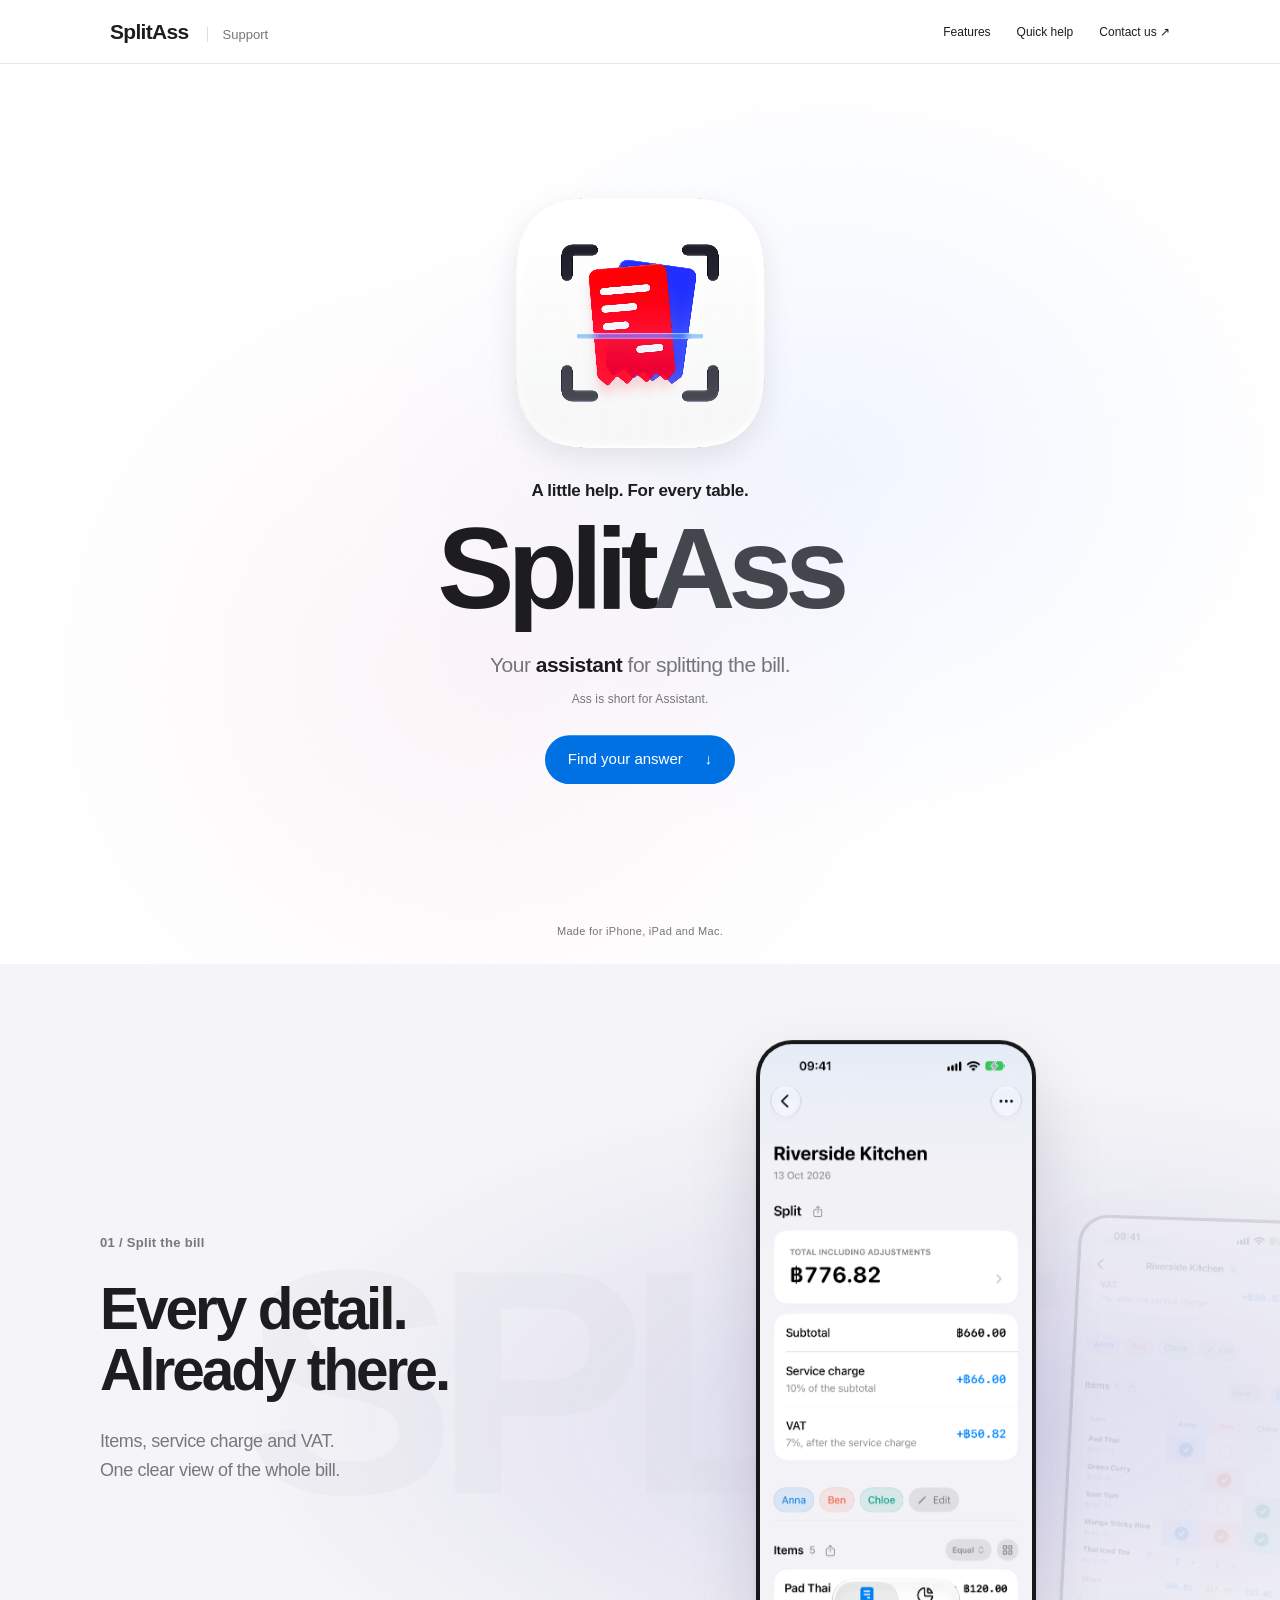
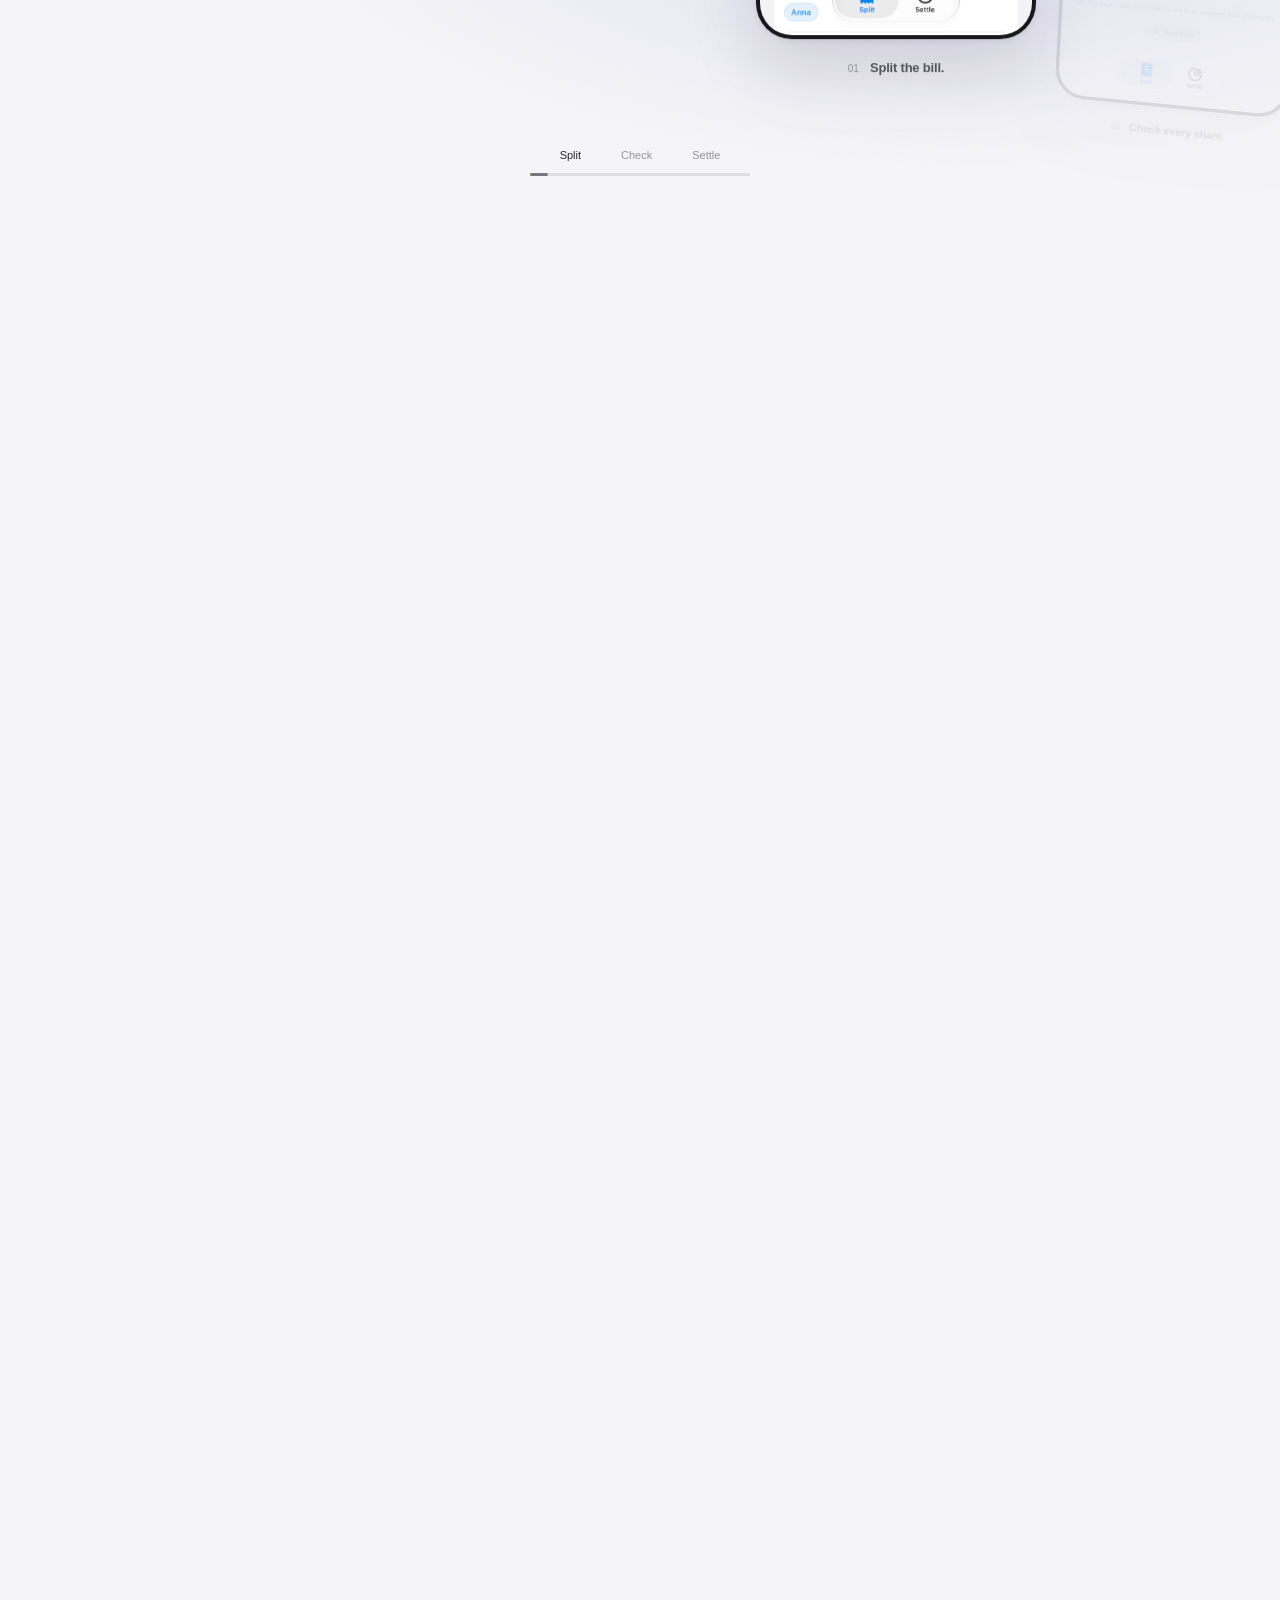
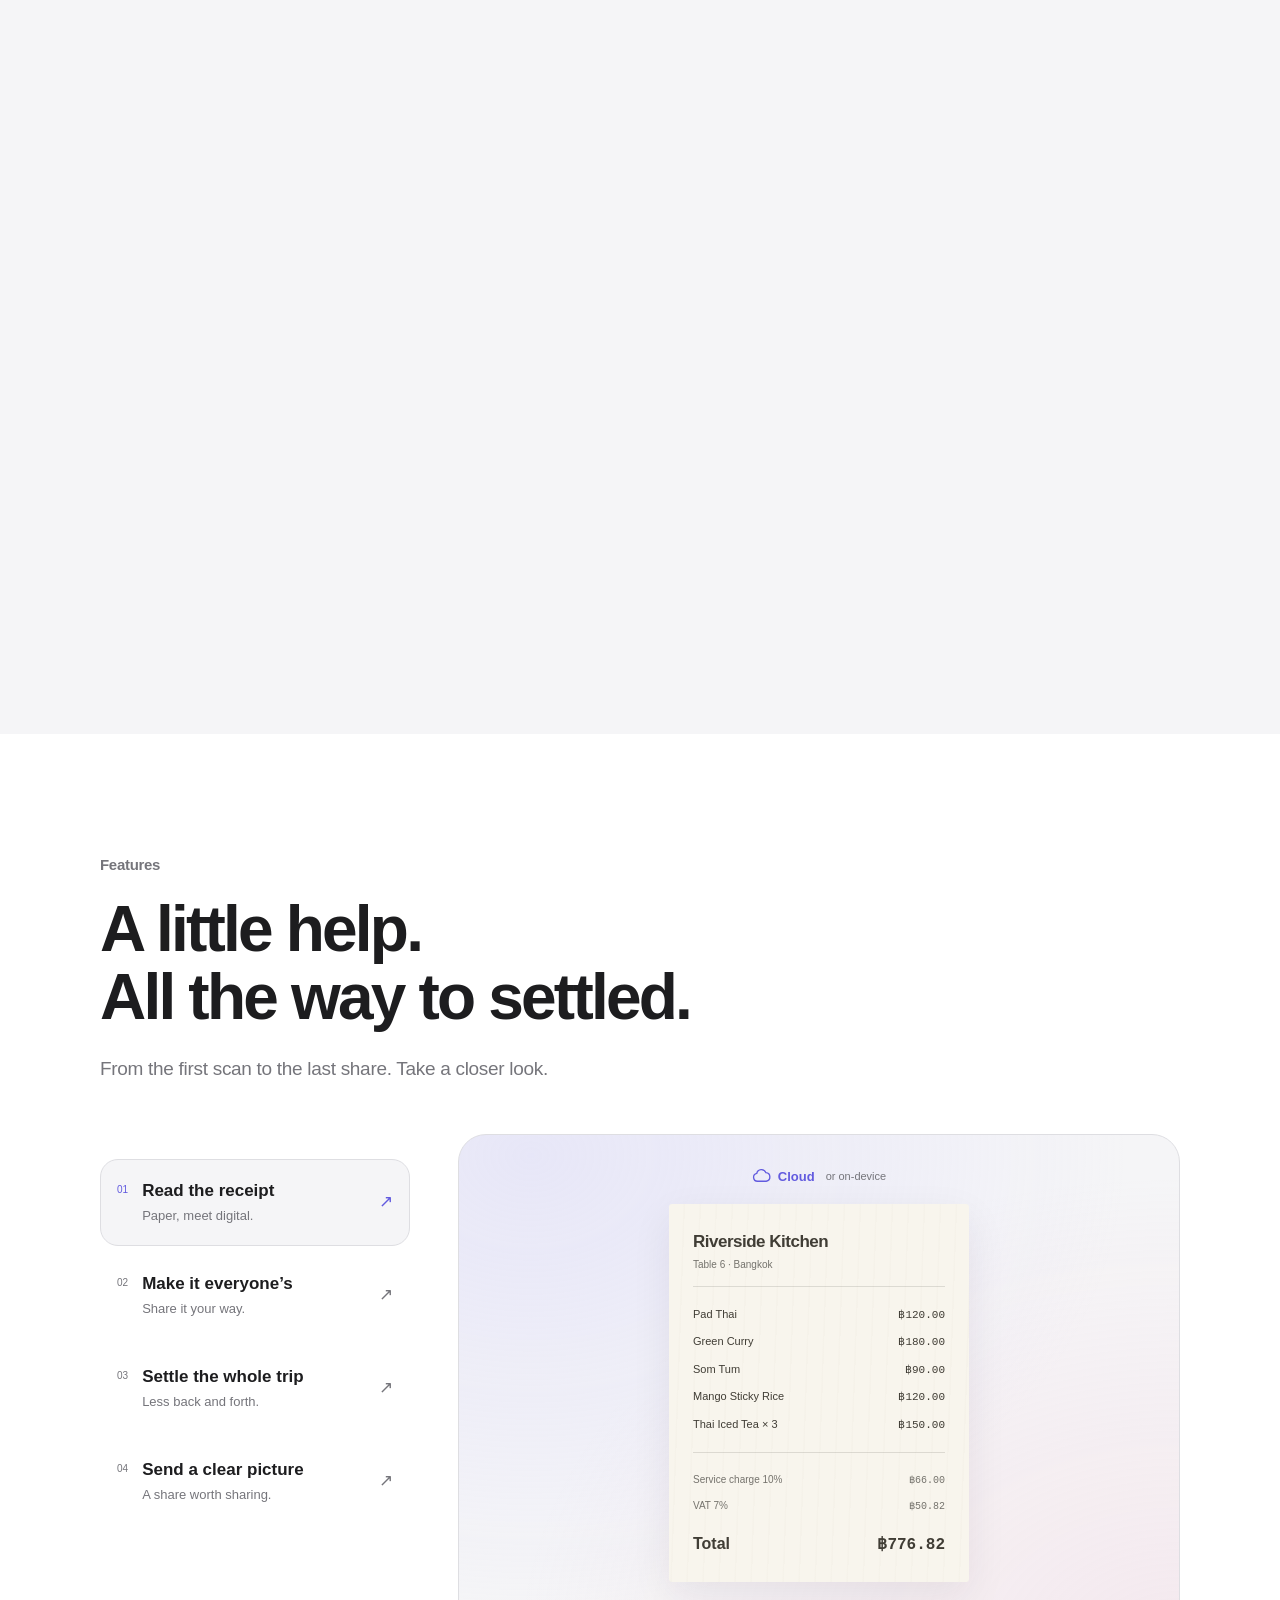
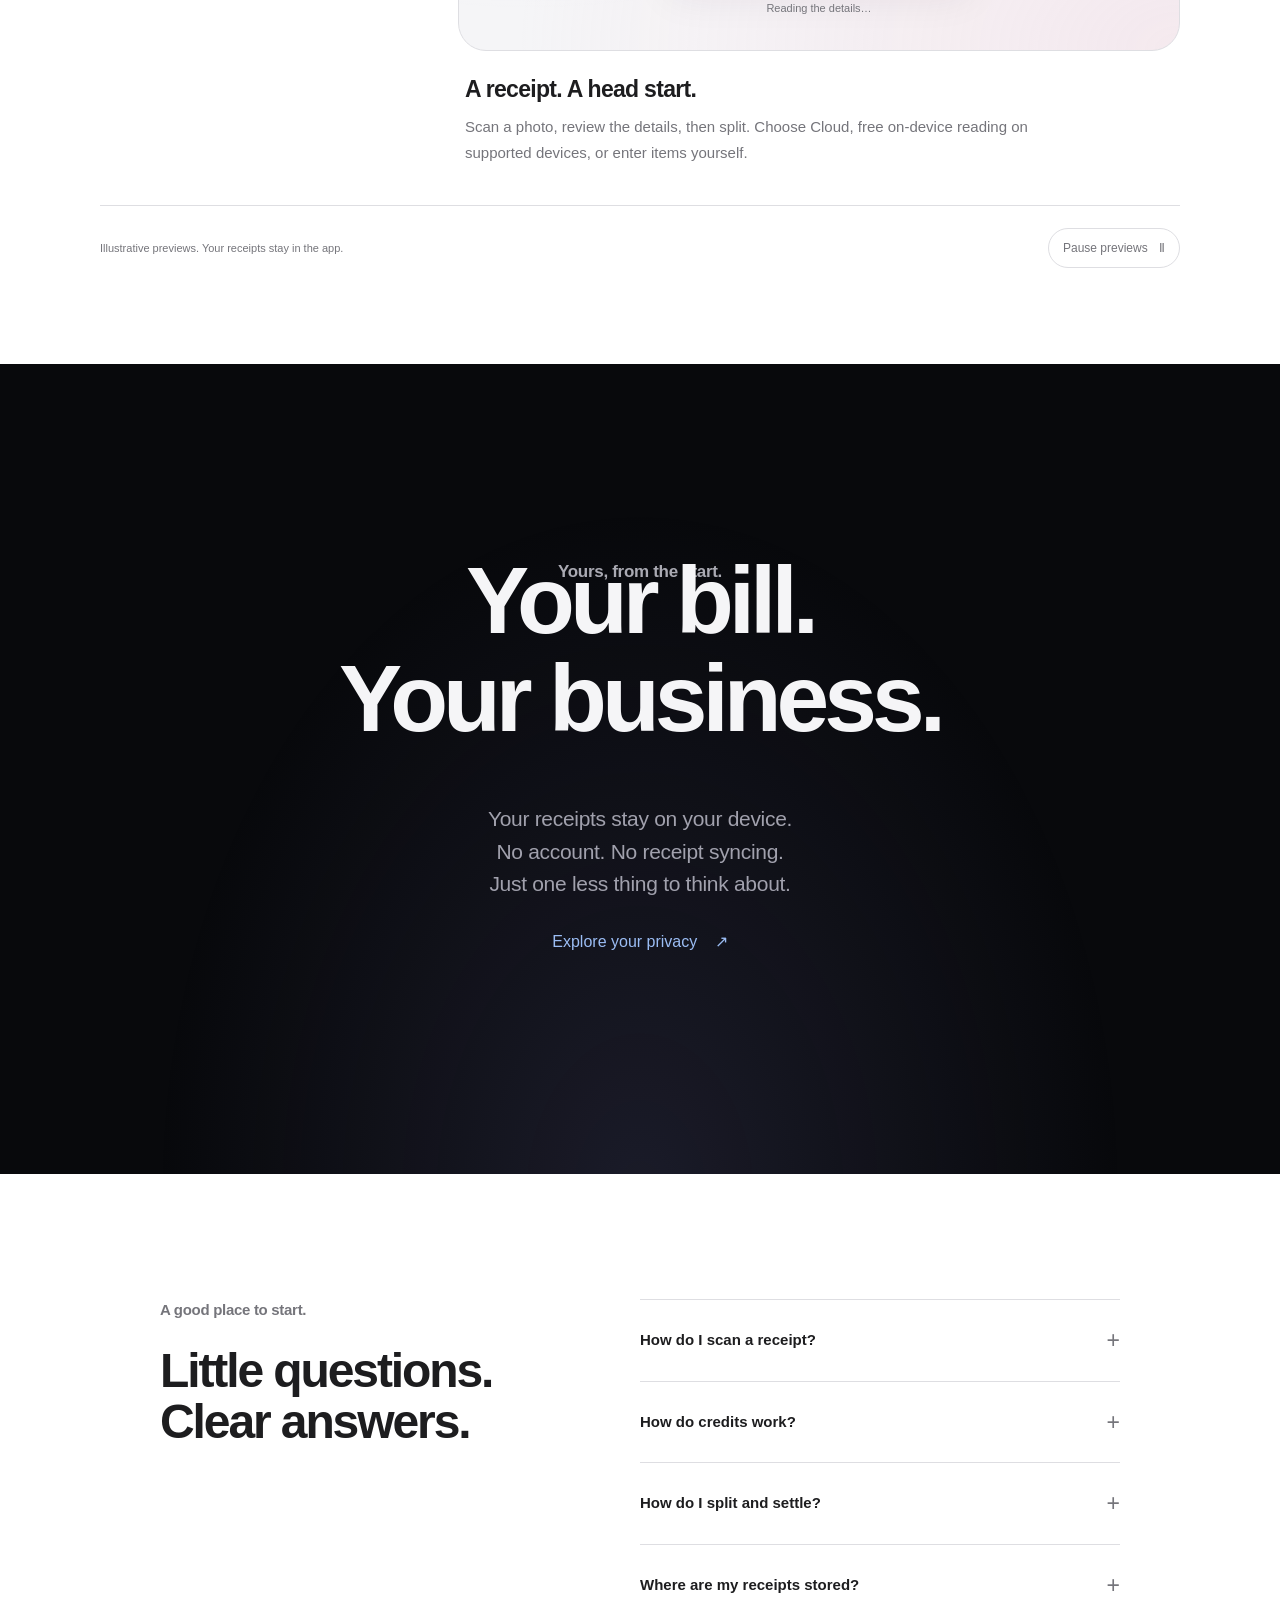
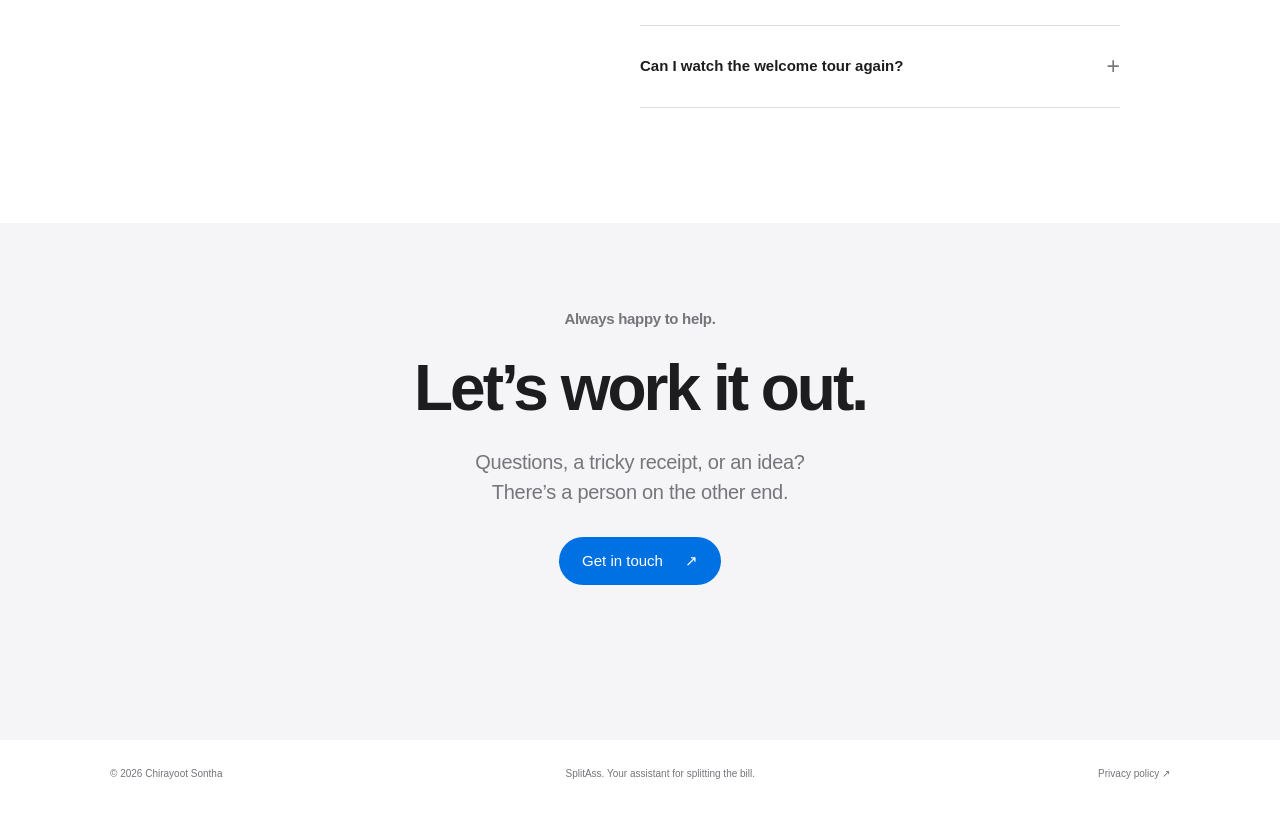
==== commit 86d55baf: "Publish the SplitAss Features section" ====
--- a/index.html
+++ b/index.html
@@ -2,11 +2,12 @@
 <html lang="en">
 <head>
 <meta charset="utf-8"><meta name="viewport" content="width=device-width,initial-scale=1">
-<title>SplitAss Support</title>
-<meta name="description" content="Your assistant for splitting the bill. Help with scanning receipts, splitting items, credits and settling up in SplitAss."><link rel="icon" href="data:,">
+<title>SplitAss — Features & Support</title>
+<meta name="description" content="Your assistant for splitting the bill. Explore scanning, splitting, settling and sharing, plus help with SplitAss."><link rel="icon" href="data:,">
 <link rel="stylesheet" href="style.css">
+<link rel="stylesheet" href="features.css">
 </head><body>
-<header><nav><a class="wordmark" href="#">SplitAss <span>Support</span></a><div class="nav-right"><a href="#help">Quick help</a><a class="nav-contact" href="mailto:chirayoots@gmail.com">Contact us ↗</a></div></nav></header>
+<header><nav><a class="wordmark" href="#">SplitAss <span>Support</span></a><div class="nav-right"><a href="#features">Features</a><a href="#help">Quick help</a><a class="nav-contact" href="mailto:chirayoots@gmail.com">Contact us ↗</a></div></nav></header>
 <main>
 <section class="hero">
 <div class="hero-atmosphere" data-depth="-100" aria-hidden="true"><div data-drift></div></div>
@@ -34,6 +35,68 @@
 </div></div><div class="journey-progress" aria-hidden="true"><span></span></div><div class="chapter-index" aria-hidden="true"><span>Split</span><span>Check</span><span>Settle</span></div>
 </div>
 </section>
+<section class="features" id="features" aria-labelledby="features-title">
+  <div class="features-heading"><p class="eyebrow">Features</p><h2 id="features-title">A little help.<br>All the way to settled.</h2><p>From the first scan to the last share. Take a closer look.</p></div>
+  <div class="feature-explorer">
+    <div class="feature-tabs" aria-label="Explore features">
+      <button type="button" id="feature-scan-tab" data-feature="scan"><span class="feature-number">01</span><span>Read the receipt<small>Paper, meet digital.</small></span><span class="feature-arrow" aria-hidden="true">↗</span></button>
+      <button type="button" id="feature-split-tab" data-feature="split"><span class="feature-number">02</span><span>Make it everyone’s<small>Share it your way.</small></span><span class="feature-arrow" aria-hidden="true">↗</span></button>
+      <button type="button" id="feature-settle-tab" data-feature="settle"><span class="feature-number">03</span><span>Settle the whole trip<small>Less back and forth.</small></span><span class="feature-arrow" aria-hidden="true">↗</span></button>
+      <button type="button" id="feature-share-tab" data-feature="share"><span class="feature-number">04</span><span>Send a clear picture<small>A share worth sharing.</small></span><span class="feature-arrow" aria-hidden="true">↗</span></button>
+    </div>
+    <div class="feature-panels">
+      <article class="feature-panel" id="feature-scan">
+        <div class="feature-stage scan-stage">
+          <div class="scan-destination" aria-hidden="true"><svg viewBox="0 0 24 24" width="19" height="19" fill="none" stroke="currentColor" stroke-width="1.7"><path d="M7 18a5 5 0 0 1-1-9.9 6 6 0 0 1 11.5-1A5.5 5.5 0 0 1 18 18Z"/></svg> Cloud <span>or on-device</span></div>
+          <div class="scan-paper">
+            <div class="scan-print"><strong>Riverside Kitchen</strong><span class="receipt-date">Table 6 · Bangkok</span><div class="receipt-rule"></div>
+              <div class="receipt-row" style="--line:0"><span>Pad Thai</span><span>฿120.00</span></div><div class="receipt-row" style="--line:1"><span>Green Curry</span><span>฿180.00</span></div><div class="receipt-row" style="--line:2"><span>Som Tum</span><span>฿90.00</span></div><div class="receipt-row" style="--line:3"><span>Mango Sticky Rice</span><span>฿120.00</span></div><div class="receipt-row" style="--line:4"><span>Thai Iced Tea × 3</span><span>฿150.00</span></div>
+              <div class="receipt-rule"></div><div class="receipt-row receipt-small"><span>Service charge 10%</span><span>฿66.00</span></div><div class="receipt-row receipt-small"><span>VAT 7%</span><span>฿50.82</span></div><div class="receipt-row receipt-total"><strong>Total</strong><strong>฿776.82</strong></div>
+            </div><div class="web-scan-beam" aria-hidden="true"><i></i><i></i><i></i></div>
+          </div>
+          <div class="scan-status" aria-hidden="true"><span class="scan-reading">Reading the details…</span><span class="scan-ready">✓ Ready to split</span></div>
+        </div>
+        <div class="feature-caption"><h3>A receipt. A head start.</h3><p>Scan a photo, review the details, then split. Choose Cloud, free on-device reading on supported devices, or enter items yourself.</p></div>
+      </article>
+      <article class="feature-panel" id="feature-split">
+        <div class="feature-stage split-stage">
+          <div class="web-sheet">
+            <span class="sheet-grip" aria-hidden="true"></span><div class="web-sheet-heading"><h4>Mango Sticky Rice</h4><p>Quantity 1 · ฿120.00</p></div>
+            <div class="split-methods" aria-label="Example split method"><span>Equal</span><span>Percent</span><span>Amount</span><span>Qty</span></div>
+            <p class="split-hint" data-split-status>Split equally between 3</p>
+            <div class="demo-member-list">
+              <button type="button" class="demo-person anna" disabled aria-pressed="true" data-person="Anna"><span>Anna</span><span class="demo-share">฿40.00</span><span class="demo-check" aria-hidden="true">✓</span></button>
+              <button type="button" class="demo-person ben" disabled aria-pressed="true" data-person="Ben"><span>Ben</span><span class="demo-share">฿40.00</span><span class="demo-check" aria-hidden="true">✓</span></button>
+              <button type="button" class="demo-person chloe" disabled aria-pressed="true" data-person="Chloe"><span>Chloe</span><span class="demo-share">฿40.00</span><span class="demo-check" aria-hidden="true">✓</span></button>
+            </div>
+            <p class="feature-try script-only" hidden>Tap a name to try it.</p><p class="sr-only" data-split-announcement role="status"></p>
+          </div>
+        </div>
+        <div class="feature-caption"><h3>One item. Any combination.</h3><p>Choose who shared what. Split equally, by percent, by amount or by quantity—even differently for each item. Charges and discounts follow each share.</p></div>
+      </article>
+      <article class="feature-panel" id="feature-settle">
+        <div class="feature-stage settle-stage">
+          <div class="trip-stack" aria-hidden="true"><div></div><div></div></div>
+          <div class="trip-card"><p class="mini-eyebrow">A group of receipts</p><h4>Bangkok weekend</h4><div class="trip-total"><span>3 receipts</span><strong>฿1,800.00</strong></div><div class="trip-paid"><span class="mini-pill anna">Anna paid ฿1,500</span><span class="mini-pill ben">Ben paid ฿300</span></div><div class="receipt-rule"></div><div class="settlement-title"><span>Settle up</span><span>2 transfers</span></div>
+            <div class="transfer" style="--transfer:0"><span class="mini-pill ben">Ben</span><span class="transfer-track" aria-hidden="true"><i></i>→</span><span class="mini-pill anna">Anna</span><strong>฿300.00</strong></div>
+            <div class="transfer" style="--transfer:1"><span class="mini-pill chloe">Chloe</span><span class="transfer-track" aria-hidden="true"><i></i>→</span><span class="mini-pill anna">Anna</span><strong>฿600.00</strong></div>
+            <p class="trip-note">Everyone’s share: ฿600.00</p>
+          </div>
+        </div>
+        <div class="feature-caption"><h3>More memories. Fewer transfers.</h3><p>Keep a trip’s receipts in a group. SplitAss brings the balances together and works out who pays whom across the whole trip.</p></div>
+      </article>
+      <article class="feature-panel" id="feature-share">
+        <div class="feature-stage share-stage">
+          <div class="share-preview" data-share-style="light"><p class="mini-eyebrow">The split</p><h4>Riverside Kitchen</h4><div class="share-total"><span>Bill total</span><strong>฿776.82</strong></div><div class="receipt-rule"></div><div class="receipt-row"><span class="share-name anna">Anna</span><span>฿258.94</span></div><div class="receipt-row"><span class="share-name ben">Ben</span><span>฿258.94</span></div><div class="receipt-row"><span class="share-name chloe">Chloe</span><span>฿258.94</span></div><p class="share-signoff">A fair share, for everyone.</p></div>
+          <div class="share-style-picker script-only" hidden role="group" aria-label="Shared image appearance"><button type="button" data-style="light" aria-pressed="true">Light</button><button type="button" data-style="dark" aria-pressed="false">Dark</button><button type="button" data-style="analog" aria-pressed="false">Analog</button></div>
+        </div>
+        <div class="feature-caption"><h3>The numbers, beautifully explained.</h3><p>Share the bill, a person’s items or the whole summary as an image. Choose Light, Dark or Analog for a picture that feels like a printed receipt.</p></div>
+      </article>
+    </div>
+  </div>
+  <div class="features-footer"><p>Illustrative previews. Your receipts stay in the app.</p><button type="button" class="feature-playback script-only" hidden>Pause previews <span aria-hidden="true">Ⅱ</span></button></div>
+</section>
+
 <section class="reassurance">
 <div class="reassurance-orbit" data-depth="-85" aria-hidden="true"><div data-drift></div></div>
 <div class="reassurance-content"><p class="eyebrow">Yours, from the start.</p><div data-depth="55"><h2 data-drift>Your bill.<br>Your business.</h2></div><div data-depth="25"><div data-drift><p>Your receipts stay on your device.<br>No account. No receipt syncing.<br>Just one less thing to think about.</p><a class="inline-link" href="privacy.html">Explore your privacy <span>↗</span></a></div></div></div>
@@ -47,5 +110,6 @@
 </div></section>
 <section class="contact-section"><div data-depth="25"><div data-drift><p class="eyebrow">Always happy to help.</p><h2>Let’s work it out.</h2><p>Questions, a tricky receipt, or an idea?<br>There’s a person on the other end.</p><a class="button" href="mailto:chirayoots@gmail.com">Get in touch <span>↗</span></a></div></div></section>
 </main><footer><span>© 2026 Chirayoot Sontha</span><span>SplitAss. Your assistant for splitting the bill.</span><a href="privacy.html">Privacy policy ↗</a></footer>
+<script src="features.js"></script>
 <script src="page-motion.js"></script><script src="icon.js"></script>
 </body></html>
--- a/style.css
+++ b/style.css
@@ -14,3 +14,39 @@
 @media(prefers-reduced-motion:reduce){.journey{height:auto;min-height:0}.journey-sticky{height:auto;min-height:0;padding:80px 0;position:relative}.journey-layout{display:flex;flex-direction:column;gap:25px;padding:0}.journey-copy{height:auto;display:contents}.chapter{position:static;opacity:1!important;transform:none!important;will-change:auto;text-align:center;margin:0 0 15px}.screens-scene{display:contents}.app-shot{position:static;transform:none!important;opacity:1!important;will-change:auto;margin:0 auto 50px}.chapter-index,.journey-progress,.story-word{display:none}.journey-copy,.journey-atmosphere{transform:none!important}.hero-content [data-drift]{transform:none!important}}
 
 @media(prefers-color-scheme:dark){.journey{background:#151519;color:#f5f5f7}.chapter .eyebrow,.chapter .body-copy,.app-shot figcaption{color:#aaaab5}.chapter-index{color:#777782}.chapter-index .active{color:#f5f5f7}.journey-progress{background:#34343e}.journey-progress span{background:#a1a1af}.journey-atmosphere{background:radial-gradient(ellipse at 76% 55%,#34324b,transparent 53%)}.story-word{color:#bdbde00a}}
+
+/* Clip all optical highlights to the icon's exact alpha contour. Keep only the
+   intentional drop shadow outside that contour, on the containing stage. */
+.icon-stage{filter:drop-shadow(0 10px 14px #00000015)}
+.icon-stage canvas,.icon-stage .fallback{filter:none}
+.icon-stage canvas{-webkit-mask-image:url("assets/icon-base-light.png");mask-image:url("assets/icon-base-light.png");-webkit-mask-size:100% 100%;mask-size:100% 100%;-webkit-mask-repeat:no-repeat;mask-repeat:no-repeat;mask-mode:alpha}
+
+/* Size pinned chapters to the viewport beneath navigation, not a fixed minimum. */
+.journey{--story-header:64px}
+@media(max-width:740px){.journey{--story-header:58px}}
+@media(prefers-reduced-motion:no-preference){
+ .journey-sticky{top:var(--story-header);height:calc(100svh - var(--story-header));min-height:0}
+ .journey-layout{height:100%;padding:24px 0 70px}
+ .screens-scene{height:100%;min-height:0}
+ .app-shot{width:min(280px,calc((100svh - 189px)/2.174))}
+ .chapter h3{font-size:clamp(36px,6.5svh,65px)}
+}
+@media(prefers-reduced-motion:no-preference) and (max-width:740px){
+ .journey-layout{display:grid;grid-template-columns:1fr;grid-template-rows:170px minmax(0,1fr);gap:0;padding:20px 0 55px}
+ .journey-copy{height:170px}
+ .chapter h3{font-size:34px}
+ .app-shot{width:min(222px,calc((100svh - 343px)/2.174))}
+}
+/* Below a comfortable reading height, each chapter gets its own natural space. */
+@media(max-height:540px),(max-width:740px) and (max-height:740px){
+ .journey{height:auto;min-height:0}
+ .journey-sticky{position:relative;top:auto;height:auto;min-height:0;padding:60px 0 30px;overflow:clip}
+ .journey-layout{display:flex;flex-direction:column;gap:20px;height:auto;padding:0}
+ .journey-copy,.screens-scene{display:contents}
+ .chapter{position:static;opacity:1!important;transform:none!important;will-change:auto;text-align:center;margin:0;display:block}
+ .chapter h3{font-size:36px;margin-bottom:18px}
+ .chapter .body-copy{font-size:16px}
+ .app-shot{position:static;width:min(280px,70vw);margin:15px auto 75px;opacity:1!important;transform:none!important;will-change:auto}
+ .chapter-index,.journey-progress,.story-word{display:none}
+ .journey-atmosphere{transform:none!important}
+}
--- a/features.css
+++ b/features.css
@@ -0,0 +1,30 @@
+/* Tour-inspired, browser-native previews. No video download or rendering library. */
+.features{--feature-accent:#625bdf;--anna:#286db6;--ben:#a84429;--chloe:#137e6b;max-width:1140px;margin:auto;padding:120px 30px 96px;scroll-margin-top:20px}
+.features-heading{max-width:690px;margin-bottom:50px}.features-heading .eyebrow{color:var(--sub);font-size:15px;margin-bottom:18px}.features-heading h2{font-size:clamp(40px,5vw,64px);line-height:1.07;letter-spacing:-2.8px;font-weight:650;margin:0 0 24px}.features-heading>p:last-child{font-size:19px;color:var(--sub);margin:0;letter-spacing:-.3px}
+.feature-explorer{display:grid;grid-template-columns:310px minmax(0,1fr);gap:48px;align-items:start}.feature-tabs{display:none;gap:6px;padding-top:25px}.features-ready .feature-tabs{display:grid}.feature-tabs button{display:flex;align-items:center;gap:14px;width:100%;padding:20px 16px;text-align:left;background:transparent;border:1px solid transparent;border-radius:18px;font-size:17px;font-weight:600;line-height:1.3;transition:background 180ms,border-color 180ms,color 180ms}.feature-tabs small{display:block;font-weight:400;font-size:13px;color:var(--sub);margin-top:6px}.feature-number{align-self:flex-start;margin-top:3px;font-size:10px;font-weight:500;color:var(--sub);font-variant-numeric:tabular-nums}.feature-arrow{margin-left:auto;color:var(--sub);font-size:17px;font-weight:400}.feature-tabs [aria-selected=true]{background:var(--soft);border-color:var(--rule)}.feature-tabs [aria-selected=true] .feature-number,.feature-tabs [aria-selected=true] .feature-arrow{color:var(--feature-accent)}
+.feature-panels{min-width:0}.feature-panel[hidden]{display:none!important}.feature-panel{margin-bottom:32px}.features-ready .feature-panel{margin:0}.feature-stage{min-height:480px;border:1px solid var(--rule);border-radius:28px;position:relative;isolation:isolate;overflow:hidden;background:radial-gradient(ellipse at 10% 4%,#c9c7fa50,transparent 65%),radial-gradient(ellipse at 100% 100%,#f3c8d644,transparent 65%),var(--soft);display:flex;flex-direction:column;align-items:center;justify-content:center;padding:32px;gap:20px}.feature-caption{padding:25px 7px 0}.feature-caption h3{font-size:23px;line-height:1.2;font-weight:650;letter-spacing:-.7px;margin:0 0 10px}.feature-caption p{color:var(--sub);font-size:15px;line-height:1.7;max-width:570px;margin:0}.features-footer{display:flex;justify-content:space-between;gap:15px;align-items:center;border-top:1px solid var(--rule);margin-top:40px;padding-top:22px;color:var(--sub);font-size:11px}.features-footer p{margin:0}.feature-playback{background:transparent;border:1px solid var(--rule);border-radius:20px;padding:10px 14px;font-size:12px;white-space:nowrap;min-height:40px}.feature-playback span{margin-left:8px}
+.scan-stage{gap:18px}.scan-destination{display:flex;align-items:center;gap:7px;font-size:13px;font-weight:600;color:var(--feature-accent)}.scan-destination>span{font-size:11px;font-weight:400;color:var(--sub);margin-left:4px}.scan-paper{width:min(100%,300px);position:relative;background:#f8f5ed;border-radius:4px 4px 12px 12px;box-shadow:0 14px 40px #24203113;overflow:hidden;color:#292827;animation:paper-digital 9s infinite both}.scan-print{padding:25px 24px 20px;background:repeating-linear-gradient(92deg,transparent 0 14px,#74603c05 15px 16px);animation:print-digital 9s infinite both}.scan-print>strong{font-size:17px;letter-spacing:-.5px;display:block}.receipt-date{font-size:10px;display:block;color:#75736d;margin-top:2px}.receipt-rule{border-top:1px solid currentColor;opacity:.15;margin:14px 0}.receipt-row{display:flex;justify-content:space-between;align-items:baseline;gap:14px;font-size:11px;padding:5px 0}.receipt-row>span:last-child,.receipt-row>strong:last-child{white-space:nowrap;font-family:ui-monospace,SFMono-Regular,Menlo,monospace;font-variant-numeric:tabular-nums}.scan-print .receipt-row:not(.receipt-small):not(.receipt-total){animation:scan-ink 9s infinite both;animation-delay:calc(var(--line)*.38s)}.receipt-small{font-size:10px;color:#75736d}.receipt-total{font-size:16px;padding-top:13px}.web-scan-beam{position:absolute;pointer-events:none;top:0;left:0;right:0;height:2px;background:linear-gradient(90deg,transparent,#949cff 15%,#f2f3ff 50%,#949cff 85%,transparent);box-shadow:0 0 16px 7px #7d8fff42;animation:web-scan 9s infinite both;opacity:0}.web-scan-beam i{position:absolute;width:3px;height:3px;border-radius:50%;background:#fff;box-shadow:0 0 6px #6d75ff;animation:beam-speck 1.7s ease-in-out infinite alternate}.web-scan-beam i:nth-child(1){left:20%;animation-delay:-.5s}.web-scan-beam i:nth-child(2){left:55%;animation-delay:-1.2s}.web-scan-beam i:nth-child(3){left:82%;animation-delay:-.8s}.scan-status{height:18px;position:relative;width:100%;text-align:center;font-size:11px;color:var(--sub)}.scan-status span{position:absolute;inset:0}.scan-reading{animation:reading-status 9s infinite both}.scan-ready{color:var(--feature-accent);animation:ready-status 9s infinite both}
+.web-sheet{width:100%;max-width:340px;padding:18px 20px 20px;border:1px solid var(--rule);border-radius:26px;background:var(--bg);box-shadow:0 18px 45px #25203712}.sheet-grip{display:block;width:34px;height:4px;border-radius:10px;background:var(--rule);margin:0 auto 20px}.web-sheet-heading h4{font-size:19px;line-height:1.25;letter-spacing:-.5px;margin:0 0 5px}.web-sheet-heading p{font-size:12px;color:var(--sub);margin:0}.split-methods{display:flex;justify-content:space-around;background:var(--soft);padding:3px;border-radius:10px;font-size:11px;margin-top:22px;gap:2px}.split-methods span{padding:7px 8px;border-radius:8px;flex:1;text-align:center}.split-methods span:first-child{background:var(--bg);font-weight:600;box-shadow:0 1px 4px #00000010}.split-hint{font-size:11px;color:var(--sub);margin:14px 2px 18px;min-height:17px}.demo-member-list{display:grid;gap:9px}.anna{--person:var(--anna)}.ben{--person:var(--ben)}.chloe{--person:var(--chloe)}.demo-person{display:flex;align-items:center;width:100%;gap:10px;min-height:52px;padding:10px 15px;background:var(--soft);border:1px solid color-mix(in srgb,var(--person) 35%,transparent);border-radius:28px;font-size:13px;font-weight:550;color:var(--person);transition:background 180ms}.demo-person[aria-pressed=true]{background:color-mix(in srgb,var(--person) 12%,var(--bg))}.demo-share{margin-left:auto;font-family:ui-monospace,SFMono-Regular,Menlo,monospace;font-size:12px;font-variant-numeric:tabular-nums}.demo-person[aria-pressed=false] .demo-share{visibility:hidden}.demo-check{display:grid;place-items:center;border:1.5px solid currentColor;border-radius:50%;width:22px;height:22px;flex-shrink:0;font-size:14px}.demo-person[aria-pressed=true] .demo-check{background:var(--person);border-color:transparent;color:var(--bg)}.demo-person[aria-pressed=false] .demo-check{color:transparent;border-color:var(--person)}.feature-try{text-align:center;font-size:10px;color:var(--sub);margin:20px 0 0}
+.trip-card{position:relative;width:100%;max-width:350px;padding:25px 24px;border:1px solid var(--rule);border-radius:22px;background:var(--bg);box-shadow:0 20px 50px #25203712}.trip-stack{position:absolute;inset:100px 50px;max-width:350px;margin:auto;z-index:-1}.trip-stack div{position:absolute;inset:0;border:1px solid var(--rule);border-radius:22px;background:var(--bg);transform:rotate(-6deg)}.trip-stack div+div{transform:rotate(5deg)}.mini-eyebrow{font-size:10px;font-weight:600;color:var(--sub);margin:0 0 7px;letter-spacing:.1px}.trip-card h4,.share-preview h4{font-size:23px;line-height:1.15;letter-spacing:-.8px;margin:0 0 23px}.trip-total{display:flex;align-items:center;justify-content:space-between;font-size:12px;gap:12px;color:var(--sub)}.trip-total strong{font-size:17px;font-variant-numeric:tabular-nums;color:var(--ink)}.trip-paid{display:flex;gap:6px;flex-wrap:wrap;margin-top:16px}.mini-pill{display:inline-block;font-size:10px;white-space:nowrap;color:var(--person);padding:5px 9px;border:1px solid color-mix(in srgb,var(--person) 20%,transparent);background:color-mix(in srgb,var(--person) 9%,var(--bg));border-radius:20px}.settlement-title{display:flex;justify-content:space-between;font-size:13px;font-weight:600;margin:19px 0 12px;gap:10px}.settlement-title span+span{font-weight:400;font-size:10px;color:var(--sub)}.transfer{display:flex;align-items:center;gap:8px;padding:11px 0}.transfer strong{font-size:12px;white-space:nowrap;font-variant-numeric:tabular-nums;margin-left:auto}.transfer-track{position:relative;width:25px;color:var(--sub);font-size:16px;text-align:center}.transfer-track i{width:3px;height:3px;background:var(--feature-accent);border-radius:50%;position:absolute;top:10px;left:0;opacity:0;animation:transfer-dot 7s infinite both;animation-delay:calc(var(--transfer)*.8s)}.trip-note{font-size:10px;color:var(--sub);margin:20px 0 0}
+.share-preview{width:min(100%,300px);padding:28px 25px;background:#fff;color:#25252a;border-radius:20px;box-shadow:0 15px 40px #25203719;transition:background 220ms,color 220ms,border-radius 220ms}.share-preview .mini-eyebrow{color:#75757b}.share-preview h4{font-size:23px}.share-total span{display:block;font-size:10px;opacity:.65;margin-bottom:3px}.share-total strong{font-size:33px;letter-spacing:-1px;font-weight:700;font-variant-numeric:tabular-nums}.share-preview .receipt-row{font-size:12px;padding:7px 0}.share-name{color:var(--person)}.share-signoff{font-size:9px;opacity:.6;margin:20px 0 0}.share-style-picker{display:flex;gap:7px;max-width:100%;flex-wrap:wrap;justify-content:center}.share-style-picker button{min-height:40px;min-width:70px;border:1px solid var(--rule);background:var(--bg);padding:8px 15px;border-radius:12px;font-size:12px;transition:border-color 180ms,background 180ms}.share-style-picker [aria-pressed=true]{border-color:var(--feature-accent);background:color-mix(in srgb,var(--feature-accent) 10%,var(--bg))}.share-preview[data-share-style=dark]{background:#202024;color:#f5f5f7;--anna:#88b8f6;--ben:#f6a68a;--chloe:#83c6b6}.share-preview[data-share-style=dark] .mini-eyebrow{color:#aaaab5}.share-preview[data-share-style=analog]{border-radius:2px;background:repeating-linear-gradient(94deg,transparent 0 26px,#85734c04 27px 28px),linear-gradient(177deg,transparent 45%,#99876612 45.5%,#fffffc40 46.5%,transparent 49%),#f7f3e7;color:#33312c;font-family:ui-monospace,SFMono-Regular,Menlo,monospace;clip-path:polygon(0 0,100% 0,100% 98%,98% 100%,96% 98%,94% 100%,92% 98%,90% 100%,88% 98%,86% 100%,84% 98%,82% 100%,80% 98%,78% 100%,76% 98%,74% 100%,72% 98%,70% 100%,68% 98%,66% 100%,64% 98%,62% 100%,60% 98%,58% 100%,56% 98%,54% 100%,52% 98%,50% 100%,48% 98%,46% 100%,44% 98%,42% 100%,40% 98%,38% 100%,36% 98%,34% 100%,32% 98%,30% 100%,28% 98%,26% 100%,24% 98%,22% 100%,20% 98%,18% 100%,16% 98%,14% 100%,12% 98%,10% 100%,8% 98%,6% 100%,4% 98%,2% 100%,0 98%);--anna:#38658a;--ben:#925645;--chloe:#47796b}.share-preview[data-share-style=analog] h4{font-size:19px;letter-spacing:-1px}.share-preview[data-share-style=analog] .share-total strong{font-size:30px}
+/* Every automatic effect has one play state; inactive/offscreen demos use no frames. */
+.features .feature-panel *{animation-play-state:paused!important}.features.is-running .feature-panel:not([hidden]) *{animation-play-state:running!important}
+@keyframes web-scan{0%,8%{top:12px;opacity:0}12%{opacity:1}60%{top:calc(100% - 12px);opacity:1}65%,100%{top:calc(100% - 4px);opacity:0}}
+@keyframes scan-ink{0%,13%{filter:none;text-shadow:none}17%{filter:blur(.5px);text-shadow:-1px 0 #637fff9c,1px 0 #f08eb69c}22%,100%{filter:none;text-shadow:none}}
+@keyframes paper-digital{0%,8%{background-color:#f8f5ed;border-radius:3px}65%,92%{background-color:#fff;border-radius:18px}100%{background-color:#f8f5ed;border-radius:3px}}
+@keyframes print-digital{0%,8%{color:#403d35}65%,92%{color:#4f52be}100%{color:#403d35}}
+@keyframes beam-speck{from{transform:translate(-7px,-2px);opacity:.35}to{transform:translate(12px,3px);opacity:1}}
+@keyframes reading-status{0%,60%{opacity:1}66%,94%{opacity:0}100%{opacity:1}}
+@keyframes ready-status{0%,60%{opacity:0}66%,94%{opacity:1}100%{opacity:0}}
+@keyframes transfer-dot{0%,15%{transform:translateX(0);opacity:0}22%{opacity:1}45%{transform:translateX(25px);opacity:1}50%,100%{transform:translateX(25px);opacity:0}}
+@media(hover:hover) and (pointer:fine){.feature-tabs button:hover{background:var(--soft)}.demo-person:hover{border-color:var(--person)}.share-style-picker button:hover{border-color:var(--feature-accent)}.feature-playback:hover{color:var(--ink)}}
+@media(prefers-color-scheme:dark){.features{--feature-accent:#a29cff;--anna:#88b8f6;--ben:#f6a68a;--chloe:#83c6b6}.feature-stage{background:radial-gradient(ellipse at 10% 4%,#34336555,transparent 65%),radial-gradient(ellipse at 100% 100%,#51253f44,transparent 65%),var(--soft)}.share-preview[data-share-style=light]{--anna:#286db6;--ben:#a84429;--chloe:#137e6b}}
+@media(max-width:900px){.feature-explorer{grid-template-columns:240px minmax(0,1fr);gap:24px}.feature-tabs button{font-size:15px;padding:18px 10px;gap:10px}.feature-tabs small{font-size:12px}.feature-stage{padding:24px;min-height:460px}.features{padding-top:90px}}
+@media(max-width:700px){.features{padding:80px 22px 65px}.features-heading{margin-bottom:28px}.features-heading h2{font-size:40px;letter-spacing:-1.8px}.features-heading>p:last-child{font-size:16px}.feature-explorer{display:block}.features-ready .feature-tabs{display:flex;overflow-x:auto;gap:6px;padding:4px 3px 14px;margin:0 -3px 6px;scroll-snap-type:x proximity}.feature-tabs button{width:auto;flex-shrink:0;padding:12px 14px;min-height:46px;font-size:13px;scroll-snap-align:start;border-color:var(--rule);border-radius:25px;gap:8px}.feature-tabs small,.feature-arrow{display:none}.feature-number{margin-top:2px;font-size:9px}.feature-stage{padding:28px 20px;min-height:460px;border-radius:22px}.feature-caption{padding:22px 2px 0}.feature-caption h3{font-size:22px}.feature-caption p{font-size:14px}.features-footer{margin-top:28px;align-items:flex-start}.features-footer p{max-width:190px;font-size:10px}.feature-playback{font-size:11px;padding:9px 12px}.trip-card{padding:22px 18px}.trip-card h4{font-size:22px}.transfer{gap:6px}.transfer-track{width:20px}.transfer strong{font-size:11px}.mini-pill{padding:5px 8px}.web-sheet{padding:18px 16px 20px}.scan-paper{max-width:280px}}
+@media(max-width:370px){.features{padding-left:16px;padding-right:16px}.feature-stage{padding-left:14px;padding-right:14px}.features-heading h2{font-size:36px}.feature-playback{font-size:10px}.features-footer{gap:8px}.scan-print{padding-left:20px;padding-right:20px}}
+@media(prefers-reduced-motion:reduce){.features *{animation:none!important;transition:none!important}.scan-paper{background:#fff;border-radius:18px}.scan-print{color:#4f52be}.web-scan-beam,.scan-reading{display:none}.scan-ready{opacity:1}}
+
+.script-only[hidden]{display:none!important}
+.features:not(.features-ready) .scan-reading{display:none}
+.features:not(.features-ready) .scan-ready{opacity:1}
+.demo-person:disabled{cursor:default}
